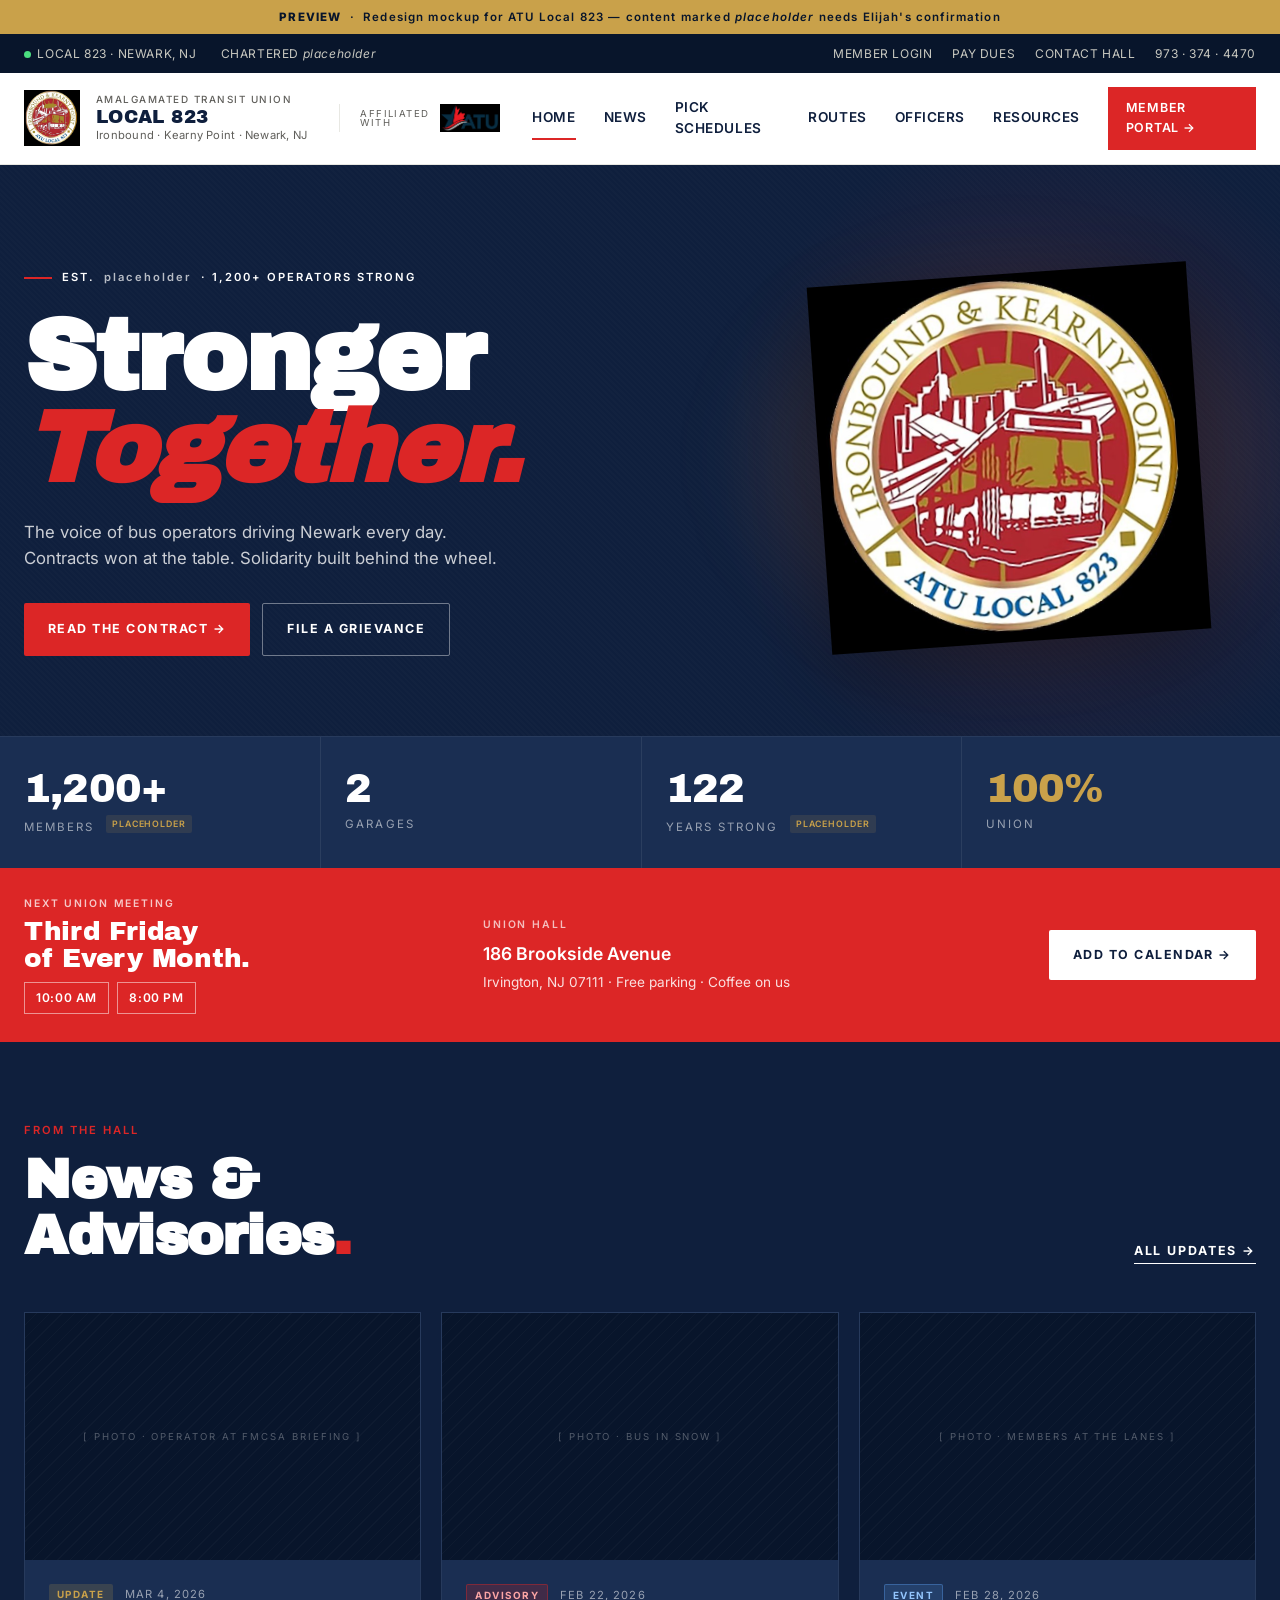
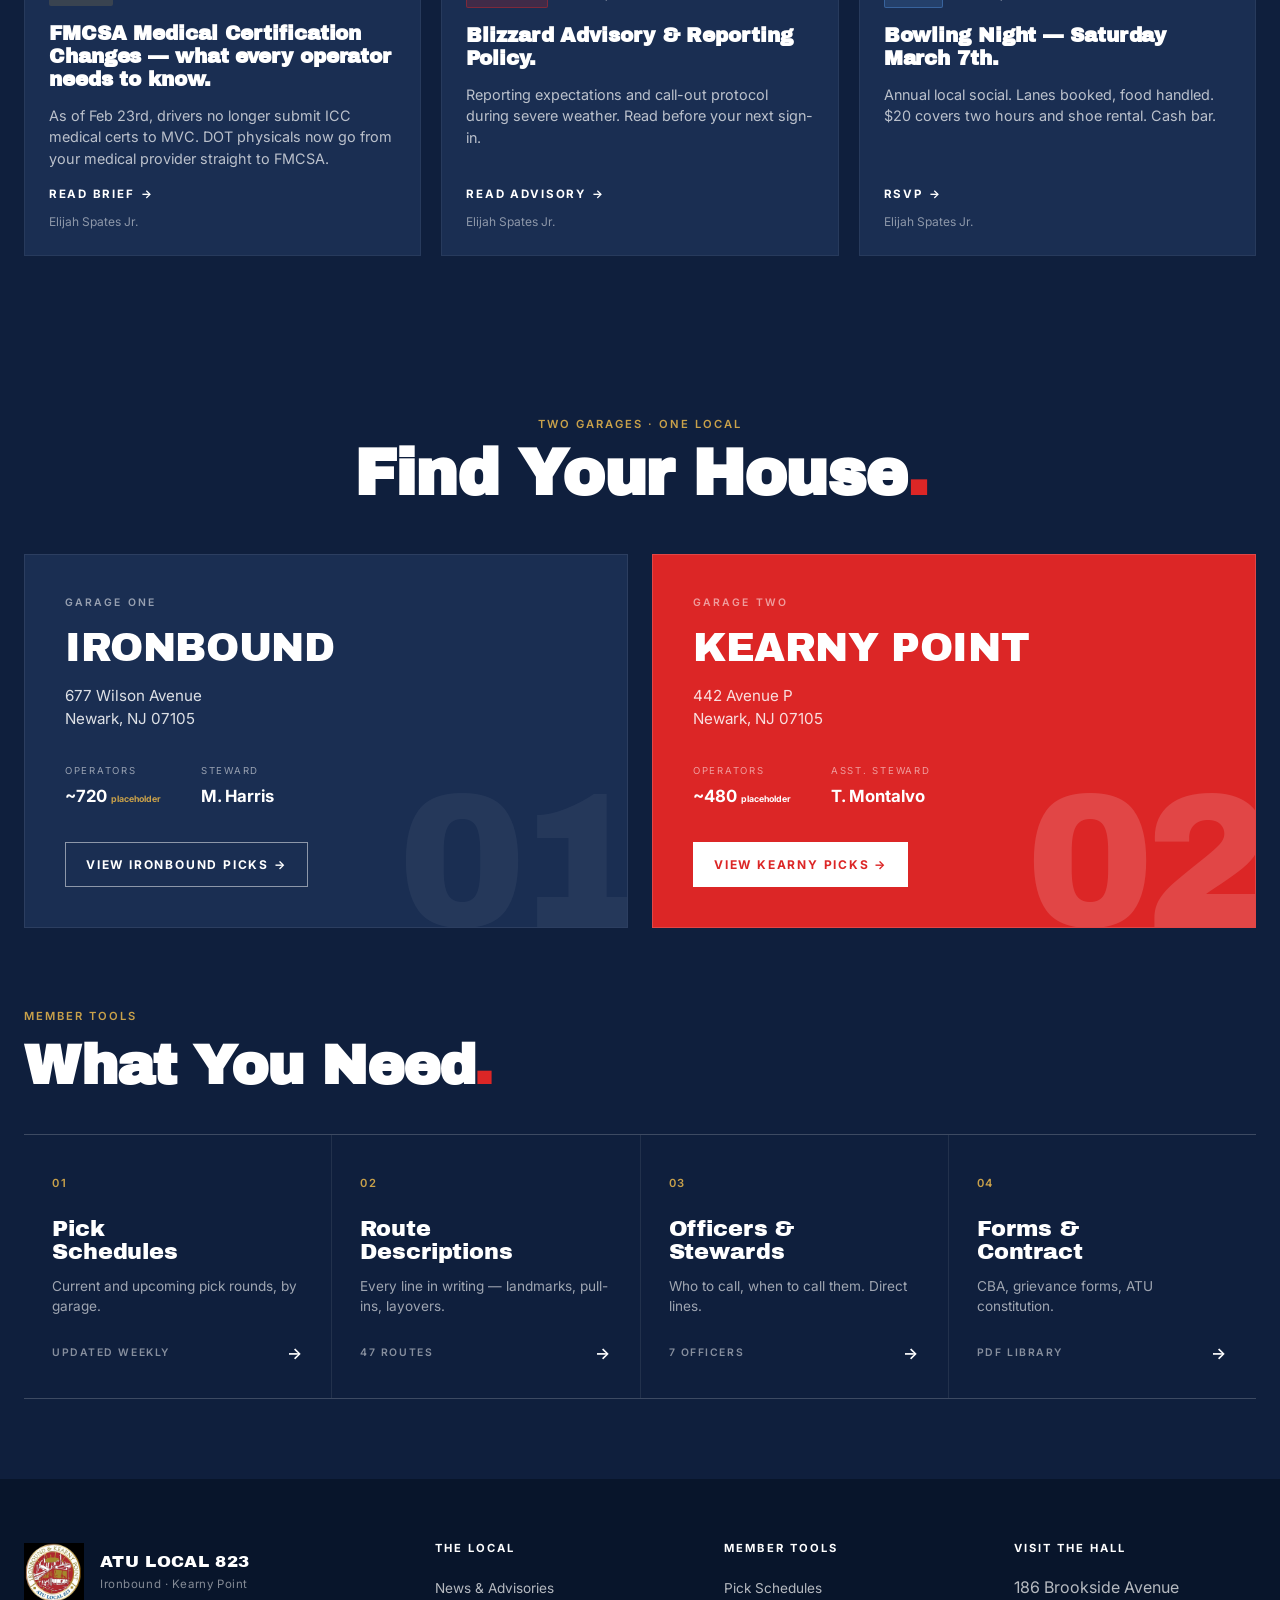
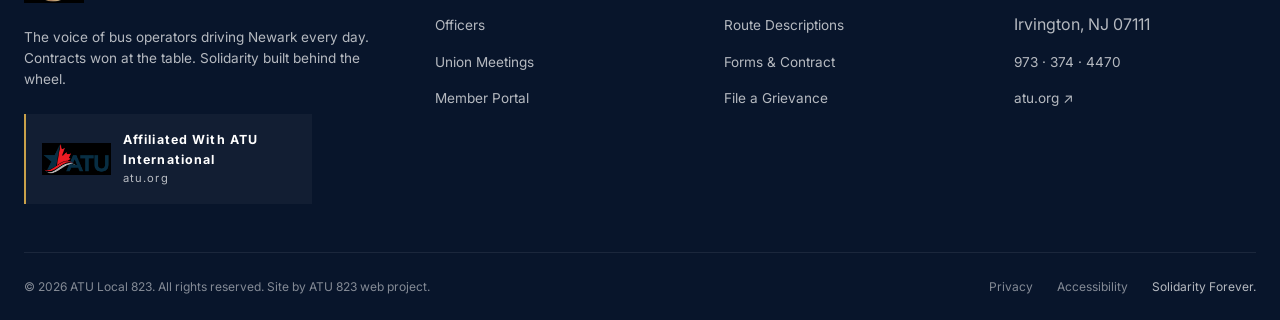
==== index.html @ fbbdfd39 "Initial commit — ATU Local 823 redesign preview Static HTML preview of the redesigned ATU Local 823 " ====
<!DOCTYPE html>
<html lang="en">
<head>
  <meta charset="UTF-8">
  <meta name="viewport" content="width=device-width, initial-scale=1.0">
  <title>ATU Local 823 — Stronger Together</title>
  <meta name="description" content="The official home of Amalgamated Transit Union Local 823 — representing bus operators of the Ironbound and Kearny Point garages in Newark, NJ.">
  <link rel="preconnect" href="https://fonts.googleapis.com">
  <link rel="preconnect" href="https://fonts.gstatic.com" crossorigin>
  <link href="https://fonts.googleapis.com/css2?family=Archivo+Black&family=Archivo:ital,wght@0,400;0,500;0,600;0,700;0,800;0,900;1,800;1,900&family=Inter:wght@400;500;600;700&display=swap" rel="stylesheet">
  <link rel="stylesheet" href="assets/style.css">
  <link rel="icon" type="image/png" href="assets/crest.png">
</head>
<body>

<!-- DEMO BANNER -->
<div class="demo-banner">
  <strong>PREVIEW</strong> &nbsp;·&nbsp; Redesign mockup for ATU Local 823 — content marked <em>placeholder</em> needs Elijah's confirmation
</div>

<!-- UTILITY BAR -->
<div class="utility-bar">
  <div class="container">
    <div class="utility-left">
      <span><span class="dot"></span>LOCAL 823 · NEWARK, NJ</span>
      <span>CHARTERED <em>placeholder</em></span>
    </div>
    <div class="utility-right">
      <a href="#">MEMBER LOGIN</a>
      <a href="#">PAY DUES</a>
      <a href="officers.html">CONTACT HALL</a>
      <span>973 · 374 · 4470</span>
    </div>
  </div>
</div>

<!-- MAIN NAV -->
<nav class="main-nav">
  <div class="container">
    <a href="index.html" class="brand-block">
      <img src="assets/crest.png" alt="ATU Local 823 crest" class="brand-crest">
      <div class="brand-text">
        <div class="brand-eyebrow">Amalgamated Transit Union</div>
        <div class="brand-name">LOCAL 823</div>
        <div class="brand-tagline">Ironbound · Kearny Point · Newark, NJ</div>
      </div>
    </a>
    <div class="affiliated-block">
      <span class="affiliated-label">Affiliated<br>With</span>
      <img src="assets/atu-logo.png" alt="ATU International">
    </div>
    <button class="menu-toggle" aria-label="Toggle menu" onclick="toggleMenu()">
      <div class="menu-icon" id="menuIcon">
        <span></span><span></span><span></span>
      </div>
    </button>
    <div class="nav-links" id="navLinks">
      <a href="index.html" class="active">Home</a>
      <a href="news.html">News</a>
      <a href="pick-schedules.html">Pick Schedules</a>
      <a href="routes.html">Routes</a>
      <a href="officers.html">Officers</a>
      <a href="resources.html">Resources</a>
      <a href="#" class="nav-cta">Member Portal →</a>
    </div>
  </div>
</nav>

<!-- HERO -->
<section class="hero">
  <div class="container">
    <div class="hero-content">
      <div class="hero-badge">EST. <em style="font-style: normal; opacity: 0.7;">placeholder</em> · 1,200+ OPERATORS STRONG</div>
      <h1 class="hero-headline">
        Stronger
        <span class="red">Together.</span>
      </h1>
      <p class="hero-sub">
        The voice of bus operators driving Newark every day.<br>
        Contracts won at the table. Solidarity built behind the wheel.
      </p>
      <div class="hero-actions">
        <a href="resources.html" class="btn btn-red">Read the Contract →</a>
        <a href="officers.html" class="btn btn-outline">File a Grievance</a>
      </div>
    </div>
    <div class="hero-crest">
      <img src="assets/crest.png" alt="Local 823 Crest">
    </div>
  </div>
</section>

<!-- STATS -->
<section class="stats">
  <div class="container">
    <div class="stat">
      <div class="stat-num">1,200+</div>
      <div class="stat-label">Members <span class="stat-tag">placeholder</span></div>
    </div>
    <div class="stat">
      <div class="stat-num">2</div>
      <div class="stat-label">Garages</div>
    </div>
    <div class="stat">
      <div class="stat-num">122</div>
      <div class="stat-label">Years Strong <span class="stat-tag">placeholder</span></div>
    </div>
    <div class="stat">
      <div class="stat-num gold">100%</div>
      <div class="stat-label">Union</div>
    </div>
  </div>
</section>

<!-- MEETING BANNER -->
<section class="meeting-banner">
  <div class="container">
    <div>
      <div class="meeting-label">Next Union Meeting</div>
      <div class="meeting-headline">Third Friday<br>of Every Month.</div>
      <div class="meeting-times">
        <span>10:00 AM</span>
        <span>8:00 PM</span>
      </div>
    </div>
    <div>
      <div class="meeting-detail-label">Union Hall</div>
      <div class="meeting-detail-value">186 Brookside Avenue</div>
      <div class="meeting-detail-sub">Irvington, NJ 07111 · Free parking · Coffee on us</div>
    </div>
    <a href="#" class="btn btn-white">Add to Calendar →</a>
  </div>
</section>

<!-- NEWS -->
<section class="section dark">
  <div class="container">
    <div class="section-header">
      <div>
        <div class="eyebrow">From the Hall</div>
        <h2 class="section-title">News &amp;<br>Advisories<span class="accent">.</span></h2>
      </div>
      <a href="news.html" class="section-link">All Updates →</a>
    </div>

    <div class="news-grid">

      <a href="news-fmcsa.html" class="news-card">
        <div class="news-card-img">
          <span class="news-card-placeholder">[ Photo · Operator at FMCSA Briefing ]</span>
        </div>
        <div class="news-card-body">
          <div class="news-card-meta">
            <span class="news-tag update">Update</span>
            <span class="news-card-date">Mar 4, 2026</span>
          </div>
          <h3 class="news-card-title">FMCSA Medical Certification Changes — what every operator needs to know.</h3>
          <p class="news-card-excerpt">As of Feb 23rd, drivers no longer submit ICC medical certs to MVC. DOT physicals now go from your medical provider straight to FMCSA.</p>
          <span class="news-card-link">Read brief</span>
          <div class="news-card-author">Elijah Spates Jr.</div>
        </div>
      </a>

      <a href="news-blizzard.html" class="news-card">
        <div class="news-card-img">
          <span class="news-card-placeholder">[ Photo · Bus in Snow ]</span>
        </div>
        <div class="news-card-body">
          <div class="news-card-meta">
            <span class="news-tag advisory">Advisory</span>
            <span class="news-card-date">Feb 22, 2026</span>
          </div>
          <h3 class="news-card-title">Blizzard Advisory &amp; Reporting Policy.</h3>
          <p class="news-card-excerpt">Reporting expectations and call-out protocol during severe weather. Read before your next sign-in.</p>
          <span class="news-card-link">Read advisory</span>
          <div class="news-card-author">Elijah Spates Jr.</div>
        </div>
      </a>

      <a href="news-bowling.html" class="news-card">
        <div class="news-card-img">
          <span class="news-card-placeholder">[ Photo · Members at the Lanes ]</span>
        </div>
        <div class="news-card-body">
          <div class="news-card-meta">
            <span class="news-tag event">Event</span>
            <span class="news-card-date">Feb 28, 2026</span>
          </div>
          <h3 class="news-card-title">Bowling Night — Saturday March 7th.</h3>
          <p class="news-card-excerpt">Annual local social. Lanes booked, food handled. $20 covers two hours and shoe rental. Cash bar.</p>
          <span class="news-card-link">RSVP</span>
          <div class="news-card-author">Elijah Spates Jr.</div>
        </div>
      </a>

    </div>
  </div>
</section>

<!-- GARAGES -->
<section class="garages">
  <div class="container">
    <div class="garages-header">
      <span class="eyebrow gold">Two Garages · One Local</span>
      <h2>Find Your House<span style="color: var(--red);">.</span></h2>
    </div>
    <div class="garage-grid">

      <a href="pick-schedules.html#ironbound" class="garage-card ib">
        <div class="garage-card-num">01</div>
        <div class="garage-eyebrow">Garage One</div>
        <div class="garage-name">IRONBOUND</div>
        <div class="garage-address">
          677 Wilson Avenue<br>
          Newark, NJ 07105
        </div>
        <div class="garage-stats">
          <div>
            <div class="garage-stat-label">Operators</div>
            <div class="garage-stat-value">~720 <span style="font-size: 0.55rem; color: var(--gold);">placeholder</span></div>
          </div>
          <div>
            <div class="garage-stat-label">Steward</div>
            <div class="garage-stat-value">M. Harris</div>
          </div>
        </div>
        <span class="garage-cta">View Ironbound Picks →</span>
      </a>

      <a href="pick-schedules.html#kearny" class="garage-card kp">
        <div class="garage-card-num">02</div>
        <div class="garage-eyebrow">Garage Two</div>
        <div class="garage-name">KEARNY POINT</div>
        <div class="garage-address">
          442 Avenue P<br>
          Newark, NJ 07105
        </div>
        <div class="garage-stats">
          <div>
            <div class="garage-stat-label">Operators</div>
            <div class="garage-stat-value">~480 <span style="font-size: 0.55rem;">placeholder</span></div>
          </div>
          <div>
            <div class="garage-stat-label">Asst. Steward</div>
            <div class="garage-stat-value">T. Montalvo</div>
          </div>
        </div>
        <span class="garage-cta">View Kearny Picks →</span>
      </a>

    </div>
  </div>
</section>

<!-- MEMBER TOOLS -->
<section class="tools-section">
  <div class="container">
    <div class="section-header" style="margin-bottom: 2.5rem;">
      <div>
        <div class="eyebrow gold">Member Tools</div>
        <h2 class="section-title">What You Need<span class="accent">.</span></h2>
      </div>
    </div>
  </div>
  <div class="container">
    <div class="tools-grid">

      <a href="pick-schedules.html" class="tool-card">
        <div class="tool-num">01</div>
        <div class="tool-title">Pick<br>Schedules</div>
        <div class="tool-desc">Current and upcoming pick rounds, by garage.</div>
        <div class="tool-meta">
          <span>Updated Weekly</span>
          <span class="arrow">→</span>
        </div>
      </a>

      <a href="routes.html" class="tool-card">
        <div class="tool-num">02</div>
        <div class="tool-title">Route<br>Descriptions</div>
        <div class="tool-desc">Every line in writing — landmarks, pull-ins, layovers.</div>
        <div class="tool-meta">
          <span>47 Routes</span>
          <span class="arrow">→</span>
        </div>
      </a>

      <a href="officers.html" class="tool-card">
        <div class="tool-num">03</div>
        <div class="tool-title">Officers &amp;<br>Stewards</div>
        <div class="tool-desc">Who to call, when to call them. Direct lines.</div>
        <div class="tool-meta">
          <span>7 Officers</span>
          <span class="arrow">→</span>
        </div>
      </a>

      <a href="resources.html" class="tool-card">
        <div class="tool-num">04</div>
        <div class="tool-title">Forms &amp;<br>Contract</div>
        <div class="tool-desc">CBA, grievance forms, ATU constitution.</div>
        <div class="tool-meta">
          <span>PDF Library</span>
          <span class="arrow">→</span>
        </div>
      </a>

    </div>
  </div>
</section>

<!-- FOOTER -->
<footer class="footer">
  <div class="container">
    <div class="footer-top">
      <div>
        <div class="footer-brand-row">
          <img src="assets/crest.png" alt="Local 823 Crest" class="crest">
          <div>
            <div class="footer-brand-text">ATU LOCAL 823</div>
            <div class="footer-brand-sub">Ironbound · Kearny Point</div>
          </div>
        </div>
        <p class="footer-tagline">
          The voice of bus operators driving Newark every day. Contracts won at the table. Solidarity built behind the wheel.
        </p>
        <div class="footer-affiliated">
          <img src="assets/atu-logo.png" alt="ATU International">
          <div class="footer-affiliated-text">
            <strong>Affiliated With ATU International</strong>
            atu.org
          </div>
        </div>
      </div>
      <div class="footer-col">
        <h4>The Local</h4>
        <ul>
          <li><a href="news.html">News &amp; Advisories</a></li>
          <li><a href="officers.html">Officers</a></li>
          <li><a href="#">Union Meetings</a></li>
          <li><a href="#">Member Portal</a></li>
        </ul>
      </div>
      <div class="footer-col">
        <h4>Member Tools</h4>
        <ul>
          <li><a href="pick-schedules.html">Pick Schedules</a></li>
          <li><a href="routes.html">Route Descriptions</a></li>
          <li><a href="resources.html">Forms &amp; Contract</a></li>
          <li><a href="#">File a Grievance</a></li>
        </ul>
      </div>
      <div class="footer-col">
        <h4>Visit the Hall</h4>
        <ul>
          <li>186 Brookside Avenue</li>
          <li>Irvington, NJ 07111</li>
          <li><a href="tel:9733744470">973 · 374 · 4470</a></li>
          <li><a href="https://www.atu.org" target="_blank">atu.org ↗</a></li>
        </ul>
      </div>
    </div>
    <div class="footer-bottom">
      <p>© 2026 ATU Local 823. All rights reserved. Site by ATU 823 web project.</p>
      <div class="footer-bottom-right">
        <a href="#">Privacy</a>
        <a href="#">Accessibility</a>
        <span>Solidarity Forever.</span>
      </div>
    </div>
  </div>
</footer>

<script>
function toggleMenu() {
  const links = document.getElementById('navLinks');
  const icon = document.getElementById('menuIcon');
  links.classList.toggle('open');
  icon.classList.toggle('open');
}
</script>

</body>
</html>
---- assets/style.css ----
/* =================================================================
   ATU LOCAL 823 — STYLESHEET
   Bold & Union-Proud direction
   ================================================================= */

/* ---------- DESIGN TOKENS ---------- */
:root {
  --navy: #0F1F3D;
  --navy-2: #1A2E52;
  --navy-3: #08152B;
  --red: #DC2626;
  --red-dark: #B01818;
  --gold: #C9A14A;
  --cream: #F5F1E8;
  --grey-50: #F7F7F5;
  --grey-100: #E8E8E3;
  --grey-300: #C8C8C0;
  --grey-500: #5F5E5A;
  --grey-700: #2C2C2A;
  --white: #FFFFFF;

  --max-w: 1280px;
  --gutter: 1.5rem;

  --font-display: 'Archivo Black', 'Arial Black', sans-serif;
  --font-sans: 'Inter', -apple-system, BlinkMacSystemFont, 'Helvetica Neue', sans-serif;
  --font-italic: 'Archivo', sans-serif;
}

/* ---------- RESET ---------- */
*, *::before, *::after { box-sizing: border-box; margin: 0; padding: 0; }
html { scroll-behavior: smooth; -webkit-text-size-adjust: 100%; }
body {
  font-family: var(--font-sans);
  font-size: 16px;
  line-height: 1.6;
  color: var(--grey-700);
  background: var(--white);
  -webkit-font-smoothing: antialiased;
  -moz-osx-font-smoothing: grayscale;
}
img { max-width: 100%; height: auto; display: block; }
a { color: inherit; text-decoration: none; }
button { font-family: inherit; cursor: pointer; border: none; background: none; }
ul { list-style: none; }
h1, h2, h3, h4, h5, h6 { line-height: 1.05; }

/* ---------- LAYOUT HELPERS ---------- */
.container {
  max-width: var(--max-w);
  margin: 0 auto;
  padding-left: var(--gutter);
  padding-right: var(--gutter);
}

.eyebrow {
  font-family: var(--font-sans);
  font-size: 0.7rem;
  font-weight: 600;
  letter-spacing: 0.18em;
  text-transform: uppercase;
  color: var(--red);
  margin-bottom: 0.75rem;
}
.eyebrow.gold { color: var(--gold); }
.eyebrow.white { color: var(--white); }

/* ---------- TOP UTILITY BAR ---------- */
.utility-bar {
  background: var(--navy-3);
  color: var(--grey-300);
  font-size: 0.75rem;
  letter-spacing: 0.05em;
}
.utility-bar .container {
  display: flex;
  justify-content: space-between;
  align-items: center;
  padding-top: 0.6rem;
  padding-bottom: 0.6rem;
  flex-wrap: wrap;
  gap: 0.5rem;
}
.utility-left { display: flex; gap: 1.5rem; align-items: center; flex-wrap: wrap; }
.utility-left .dot {
  display: inline-block;
  width: 7px; height: 7px;
  background: #4ade80;
  border-radius: 50%;
  margin-right: 0.4rem;
  vertical-align: middle;
}
.utility-right { display: flex; gap: 1.25rem; align-items: center; flex-wrap: wrap; }
.utility-right a { transition: color 0.15s; }
.utility-right a:hover { color: var(--white); }

/* ---------- MAIN NAV ---------- */
.main-nav {
  background: var(--white);
  border-bottom: 1px solid var(--grey-100);
  position: sticky;
  top: 0;
  z-index: 100;
}
.main-nav .container {
  display: flex;
  align-items: center;
  justify-content: space-between;
  padding-top: 0.9rem;
  padding-bottom: 0.9rem;
  gap: 2rem;
}
.brand-block {
  display: flex;
  align-items: center;
  gap: 1rem;
  flex-shrink: 0;
}
.brand-crest {
  width: 56px;
  height: 56px;
  flex-shrink: 0;
}
.brand-text { line-height: 1.2; }
.brand-eyebrow {
  font-size: 0.62rem;
  letter-spacing: 0.15em;
  color: var(--grey-500);
  font-weight: 500;
  text-transform: uppercase;
}
.brand-name {
  font-family: var(--font-display);
  font-size: 1.15rem;
  color: var(--navy);
  letter-spacing: 0.02em;
  line-height: 1;
  margin: 2px 0;
}
.brand-tagline {
  font-size: 0.7rem;
  color: var(--grey-500);
  letter-spacing: 0.02em;
}

.affiliated-block {
  display: flex;
  align-items: center;
  gap: 0.65rem;
  padding-left: 1.25rem;
  border-left: 1px solid var(--grey-100);
  flex-shrink: 0;
}
.affiliated-label {
  font-size: 0.6rem;
  letter-spacing: 0.15em;
  color: var(--grey-500);
  text-transform: uppercase;
  line-height: 1;
}
.affiliated-block img { height: 28px; width: auto; }

.nav-links {
  display: flex;
  gap: 1.75rem;
  margin-left: auto;
  align-items: center;
}
.nav-links a {
  font-size: 0.85rem;
  font-weight: 600;
  letter-spacing: 0.04em;
  color: var(--navy);
  text-transform: uppercase;
  position: relative;
  padding: 0.25rem 0;
  transition: color 0.15s;
}
.nav-links a:hover { color: var(--red); }
.nav-links a.active {
  color: var(--navy);
}
.nav-links a.active::after {
  content: '';
  position: absolute;
  bottom: -0.4rem;
  left: 0;
  right: 0;
  height: 2px;
  background: var(--red);
}
.nav-cta {
  background: var(--red);
  color: var(--white) !important;
  padding: 0.7rem 1.1rem !important;
  font-size: 0.78rem !important;
  letter-spacing: 0.06em !important;
  transition: background 0.15s;
}
.nav-cta::after { display: none !important; }
.nav-cta:hover { background: var(--red-dark); color: var(--white) !important; }

/* mobile menu toggle */
.menu-toggle { display: none; }
.menu-icon {
  width: 28px;
  height: 22px;
  position: relative;
  cursor: pointer;
}
.menu-icon span {
  position: absolute;
  left: 0; right: 0;
  height: 2.5px;
  background: var(--navy);
  transition: all 0.25s;
}
.menu-icon span:nth-child(1) { top: 0; }
.menu-icon span:nth-child(2) { top: 50%; transform: translateY(-50%); }
.menu-icon span:nth-child(3) { bottom: 0; }
.menu-icon.open span:nth-child(1) { transform: translateY(10px) rotate(45deg); }
.menu-icon.open span:nth-child(2) { opacity: 0; }
.menu-icon.open span:nth-child(3) { transform: translateY(-10px) rotate(-45deg); }

/* ---------- HERO ---------- */
.hero {
  background: var(--navy);
  color: var(--white);
  padding: 6rem 0 5rem;
  position: relative;
  overflow: hidden;
}
.hero::before {
  content: '';
  position: absolute;
  inset: 0;
  background-image:
    repeating-linear-gradient(45deg, transparent, transparent 2px, rgba(255,255,255,0.012) 2px, rgba(255,255,255,0.012) 4px);
  pointer-events: none;
}
.hero::after {
  content: '';
  position: absolute;
  right: -12%;
  top: -8%;
  width: 60%;
  height: 120%;
  background: radial-gradient(circle, rgba(220, 38, 38, 0.18) 0%, transparent 65%);
  pointer-events: none;
}
.hero .container {
  position: relative;
  display: grid;
  grid-template-columns: 1.4fr 1fr;
  gap: 3rem;
  align-items: center;
}
.hero-badge {
  display: inline-flex;
  align-items: center;
  gap: 0.6rem;
  font-size: 0.7rem;
  letter-spacing: 0.18em;
  font-weight: 600;
  color: var(--white);
  margin-bottom: 1.5rem;
}
.hero-badge::before {
  content: '';
  width: 28px;
  height: 1.5px;
  background: var(--red);
}
.hero-headline {
  font-family: var(--font-display);
  font-size: clamp(3.5rem, 8vw, 6.25rem);
  letter-spacing: -0.02em;
  line-height: 0.92;
  margin-bottom: 1.5rem;
}
.hero-headline .red {
  color: var(--red);
  font-style: italic;
  font-family: var(--font-display);
  display: block;
}
.hero-sub {
  font-size: 1.05rem;
  line-height: 1.55;
  color: rgba(255,255,255,0.78);
  max-width: 32rem;
  margin-bottom: 2rem;
}
.hero-actions { display: flex; gap: 0.75rem; flex-wrap: wrap; }
.btn {
  display: inline-flex;
  align-items: center;
  gap: 0.5rem;
  padding: 0.95rem 1.5rem;
  font-size: 0.78rem;
  font-weight: 700;
  letter-spacing: 0.12em;
  text-transform: uppercase;
  border-radius: 2px;
  transition: all 0.15s;
  cursor: pointer;
}
.btn-red { background: var(--red); color: var(--white); }
.btn-red:hover { background: var(--red-dark); }
.btn-outline { background: transparent; color: var(--white); border: 1.5px solid rgba(255,255,255,0.4); }
.btn-outline:hover { background: var(--white); color: var(--navy); }
.btn-navy { background: var(--navy); color: var(--white); }
.btn-navy:hover { background: var(--navy-2); }
.btn-white { background: var(--white); color: var(--navy); }
.btn-white:hover { background: var(--cream); }

.hero-crest {
  position: relative;
  display: flex;
  justify-content: center;
  align-items: center;
}
.hero-crest::before {
  content: '';
  position: absolute;
  width: 105%;
  height: 105%;
  border-radius: 50%;
  background: rgba(201, 161, 74, 0.08);
  filter: blur(40px);
}
.hero-crest img {
  width: 100%;
  max-width: 380px;
  height: auto;
  position: relative;
  z-index: 1;
  transform: rotate(-4deg);
  filter: drop-shadow(0 20px 40px rgba(0,0,0,0.35));
}

/* ---------- STATS STRIP ---------- */
.stats {
  background: var(--navy-2);
  color: var(--white);
  border-top: 1px solid rgba(255,255,255,0.06);
}
.stats .container {
  display: grid;
  grid-template-columns: repeat(4, 1fr);
  gap: 1px;
  padding: 0;
}
.stats .container > * + * {
  border-left: 1px solid rgba(255,255,255,0.08);
}
.stat {
  padding: 2rem var(--gutter);
}
.stat-num {
  font-family: var(--font-display);
  font-size: 2.5rem;
  letter-spacing: -0.02em;
  line-height: 1;
  margin-bottom: 0.4rem;
}
.stat-num.gold { color: var(--gold); }
.stat-label {
  font-size: 0.72rem;
  letter-spacing: 0.18em;
  color: rgba(255,255,255,0.55);
  text-transform: uppercase;
}
.stat-tag {
  display: inline-block;
  font-size: 0.55rem;
  letter-spacing: 0.1em;
  color: var(--gold);
  background: rgba(201, 161, 74, 0.12);
  padding: 2px 6px;
  border-radius: 2px;
  margin-left: 0.4rem;
  vertical-align: 4px;
  text-transform: uppercase;
  font-weight: 600;
}

/* ---------- MEETING BANNER ---------- */
.meeting-banner {
  background: var(--red);
  color: var(--white);
}
.meeting-banner .container {
  display: grid;
  grid-template-columns: 1.2fr 1.5fr auto;
  align-items: center;
  gap: 2rem;
  padding-top: 1.75rem;
  padding-bottom: 1.75rem;
}
.meeting-label {
  font-size: 0.65rem;
  letter-spacing: 0.18em;
  font-weight: 600;
  color: rgba(255,255,255,0.75);
  text-transform: uppercase;
  margin-bottom: 0.4rem;
}
.meeting-headline {
  font-family: var(--font-display);
  font-size: 1.65rem;
  line-height: 1;
  letter-spacing: -0.01em;
  margin-bottom: 0.6rem;
}
.meeting-times {
  display: flex;
  gap: 0.5rem;
}
.meeting-times span {
  display: inline-block;
  border: 1px solid rgba(255,255,255,0.5);
  padding: 0.35rem 0.7rem;
  font-size: 0.75rem;
  font-weight: 600;
  letter-spacing: 0.05em;
}
.meeting-detail-label {
  font-size: 0.65rem;
  letter-spacing: 0.18em;
  font-weight: 600;
  color: rgba(255,255,255,0.7);
  text-transform: uppercase;
  margin-bottom: 0.4rem;
}
.meeting-detail-value {
  font-size: 1.1rem;
  font-weight: 600;
  margin-bottom: 0.2rem;
}
.meeting-detail-sub {
  font-size: 0.85rem;
  color: rgba(255,255,255,0.85);
}

/* ---------- SECTIONS ---------- */
.section {
  padding: 5rem 0;
  background: var(--navy);
  color: var(--white);
}
.section.dark { background: var(--navy); color: var(--white); }
.section.light { background: var(--cream); color: var(--grey-700); }
.section.white { background: var(--white); color: var(--grey-700); }

.section-header {
  display: flex;
  justify-content: space-between;
  align-items: flex-end;
  margin-bottom: 3rem;
  flex-wrap: wrap;
  gap: 1rem;
}
.section-title {
  font-family: var(--font-display);
  font-size: clamp(2.25rem, 4.5vw, 3.5rem);
  letter-spacing: -0.02em;
  line-height: 1;
}
.section-title .accent { color: var(--red); }
.section-link {
  font-size: 0.78rem;
  font-weight: 700;
  letter-spacing: 0.15em;
  text-transform: uppercase;
  border-bottom: 1.5px solid currentColor;
  padding-bottom: 2px;
  transition: color 0.15s;
}
.section.dark .section-link { color: var(--white); }
.section.dark .section-link:hover { color: var(--red); border-color: var(--red); }
.section.light .section-link, .section.white .section-link { color: var(--navy); }
.section.light .section-link:hover, .section.white .section-link:hover { color: var(--red); border-color: var(--red); }

/* ---------- NEWS CARDS ---------- */
.news-grid {
  display: grid;
  grid-template-columns: repeat(3, 1fr);
  gap: 1.25rem;
}
.news-card {
  background: var(--navy-2);
  border: 1px solid rgba(255,255,255,0.06);
  display: flex;
  flex-direction: column;
  transition: transform 0.2s, border-color 0.2s;
  cursor: pointer;
  position: relative;
  overflow: hidden;
  color: inherit;
}
.news-card:hover {
  transform: translateY(-3px);
  border-color: rgba(220, 38, 38, 0.5);
}
.news-card-img {
  aspect-ratio: 16 / 10;
  background: var(--navy-3);
  position: relative;
  overflow: hidden;
  display: flex;
  align-items: center;
  justify-content: center;
}
.news-card-img::before {
  content: '';
  position: absolute;
  inset: 0;
  background-image: repeating-linear-gradient(135deg, transparent, transparent 8px, rgba(255,255,255,0.025) 8px, rgba(255,255,255,0.025) 9px);
}
.news-card-placeholder {
  position: relative;
  font-size: 0.6rem;
  letter-spacing: 0.2em;
  color: rgba(255,255,255,0.3);
  text-transform: uppercase;
}
.news-card-body { padding: 1.5rem; flex-grow: 1; display: flex; flex-direction: column; }
.news-card-meta {
  display: flex;
  gap: 0.75rem;
  align-items: center;
  margin-bottom: 1rem;
}
.news-tag {
  display: inline-block;
  font-size: 0.62rem;
  font-weight: 700;
  letter-spacing: 0.15em;
  padding: 3px 8px;
  text-transform: uppercase;
  border-radius: 2px;
}
.news-tag.update { background: rgba(201, 161, 74, 0.18); color: var(--gold); }
.news-tag.advisory { background: rgba(220, 38, 38, 0.2); color: #FCA5A5; border: 1px solid rgba(220, 38, 38, 0.4); }
.news-tag.event { background: rgba(96, 165, 250, 0.15); color: #93C5FD; border: 1px solid rgba(96, 165, 250, 0.35); }
.news-tag.health { background: rgba(74, 222, 128, 0.15); color: #86EFAC; border: 1px solid rgba(74, 222, 128, 0.35); }
.news-card-date {
  font-size: 0.7rem;
  letter-spacing: 0.1em;
  color: rgba(255,255,255,0.55);
  text-transform: uppercase;
}
.news-card-title {
  font-family: var(--font-display);
  font-size: 1.25rem;
  line-height: 1.15;
  letter-spacing: -0.005em;
  color: var(--white);
  margin-bottom: 0.85rem;
}
.news-card-excerpt {
  font-size: 0.9rem;
  line-height: 1.5;
  color: rgba(255,255,255,0.7);
  margin-bottom: 1rem;
}
.news-card-link {
  font-size: 0.72rem;
  font-weight: 700;
  letter-spacing: 0.15em;
  text-transform: uppercase;
  color: var(--white);
  margin-top: auto;
  display: inline-flex;
  align-items: center;
  gap: 0.4rem;
}
.news-card-link::after { content: '→'; transition: transform 0.15s; }
.news-card:hover .news-card-link::after { transform: translateX(4px); }
.news-card-author {
  font-size: 0.75rem;
  color: rgba(255,255,255,0.5);
  margin-top: 0.5rem;
}

/* ---------- GARAGES (FIND YOUR HOUSE) ---------- */
.garages {
  background: var(--navy);
  color: var(--white);
  padding: 5rem 0;
}
.garages-header {
  text-align: center;
  margin-bottom: 3rem;
}
.garages-header .eyebrow {
  display: block;
  margin-bottom: 0.5rem;
}
.garages-header h2 {
  font-family: var(--font-display);
  font-size: clamp(2.5rem, 5vw, 4rem);
  letter-spacing: -0.02em;
  line-height: 1;
}
.garage-grid {
  display: grid;
  grid-template-columns: 1fr 1fr;
  gap: 1.5rem;
}
.garage-card {
  background: var(--navy-2);
  padding: 2.5rem;
  position: relative;
  overflow: hidden;
  border: 1px solid rgba(255,255,255,0.08);
  transition: transform 0.2s, border-color 0.2s;
  display: block;
  color: inherit;
}
.garage-card.kp {
  background: var(--red);
  border-color: rgba(255,255,255,0.15);
}
.garage-card:hover {
  transform: translateY(-3px);
}
.garage-card.ib:hover { border-color: var(--gold); }
.garage-card-num {
  position: absolute;
  right: -0.5rem;
  bottom: -2rem;
  font-family: var(--font-display);
  font-size: 12rem;
  letter-spacing: -0.05em;
  line-height: 1;
  color: rgba(255,255,255,0.05);
  pointer-events: none;
}
.garage-card.kp .garage-card-num { color: rgba(255,255,255,0.15); }
.garage-eyebrow {
  font-size: 0.65rem;
  letter-spacing: 0.2em;
  font-weight: 600;
  color: rgba(255,255,255,0.55);
  text-transform: uppercase;
  margin-bottom: 1rem;
}
.garage-name {
  font-family: var(--font-display);
  font-size: 2.5rem;
  letter-spacing: -0.01em;
  line-height: 1;
  margin-bottom: 1rem;
  color: var(--white);
}
.garage-address {
  font-size: 0.95rem;
  line-height: 1.55;
  color: rgba(255,255,255,0.85);
  margin-bottom: 2rem;
}
.garage-stats {
  display: flex;
  gap: 2.5rem;
  margin-bottom: 2rem;
  position: relative;
  z-index: 1;
}
.garage-stat-label {
  font-size: 0.6rem;
  letter-spacing: 0.18em;
  color: rgba(255,255,255,0.55);
  text-transform: uppercase;
  margin-bottom: 0.3rem;
}
.garage-stat-value {
  font-size: 1.05rem;
  font-weight: 700;
  color: var(--white);
}
.garage-cta {
  display: inline-flex;
  align-items: center;
  gap: 0.5rem;
  font-size: 0.75rem;
  font-weight: 700;
  letter-spacing: 0.15em;
  text-transform: uppercase;
  padding: 0.75rem 1.25rem;
  border: 1.5px solid rgba(255,255,255,0.5);
  position: relative;
  z-index: 1;
  transition: all 0.15s;
}
.garage-card.kp .garage-cta { background: var(--white); color: var(--red); border-color: var(--white); }
.garage-card.ib .garage-cta:hover { background: var(--white); color: var(--navy); }
.garage-card.kp .garage-cta:hover { background: var(--navy); color: var(--white); border-color: var(--navy); }

/* ---------- MEMBER TOOLS ---------- */
.tools-section {
  background: var(--navy);
  color: var(--white);
  padding-bottom: 5rem;
}
.tools-grid {
  display: grid;
  grid-template-columns: repeat(4, 1fr);
  gap: 1px;
  background: rgba(255,255,255,0.08);
  border-top: 1px solid rgba(255,255,255,0.12);
  border-bottom: 1px solid rgba(255,255,255,0.12);
}
.tool-card {
  background: var(--navy);
  padding: 2.5rem 1.75rem 2rem;
  display: flex;
  flex-direction: column;
  text-decoration: none;
  color: inherit;
  transition: background 0.2s;
  position: relative;
}
.tool-card:hover { background: var(--navy-2); }
.tool-num {
  font-size: 0.7rem;
  letter-spacing: 0.15em;
  color: var(--gold);
  font-weight: 600;
  margin-bottom: 1.5rem;
}
.tool-title {
  font-family: var(--font-display);
  font-size: 1.4rem;
  line-height: 1.05;
  letter-spacing: -0.005em;
  margin-bottom: 0.75rem;
  color: var(--white);
}
.tool-desc {
  font-size: 0.85rem;
  line-height: 1.5;
  color: rgba(255,255,255,0.6);
  margin-bottom: 1.5rem;
  flex-grow: 1;
}
.tool-meta {
  display: flex;
  justify-content: space-between;
  align-items: center;
  font-size: 0.65rem;
  letter-spacing: 0.15em;
  text-transform: uppercase;
  color: rgba(255,255,255,0.5);
  font-weight: 600;
}
.tool-meta .arrow {
  transition: transform 0.15s;
  font-size: 1rem;
  color: var(--white);
}
.tool-card:hover .tool-meta .arrow { transform: translateX(3px); color: var(--red); }

/* ---------- FOOTER ---------- */
.footer {
  background: var(--navy-3);
  color: rgba(255,255,255,0.7);
  padding: 4rem 0 1.5rem;
}
.footer-top {
  display: grid;
  grid-template-columns: 1.5fr 1fr 1fr 1fr;
  gap: 3rem;
  padding-bottom: 3rem;
  border-bottom: 1px solid rgba(255,255,255,0.08);
}
.footer-brand-row {
  display: flex;
  align-items: center;
  gap: 1rem;
  margin-bottom: 1.5rem;
}
.footer-brand-row img.crest { width: 60px; height: 60px; }
.footer-brand-text {
  font-family: var(--font-display);
  font-size: 1.05rem;
  color: var(--white);
  letter-spacing: 0.02em;
  line-height: 1.1;
}
.footer-brand-sub {
  font-size: 0.72rem;
  color: rgba(255,255,255,0.5);
  letter-spacing: 0.05em;
  margin-top: 0.2rem;
}
.footer-tagline {
  font-size: 0.85rem;
  line-height: 1.55;
  margin-bottom: 1.5rem;
  max-width: 22rem;
}
.footer-affiliated {
  display: flex;
  align-items: center;
  gap: 0.75rem;
  padding: 1rem;
  background: rgba(255,255,255,0.04);
  border-left: 2px solid var(--gold);
  max-width: 18rem;
}
.footer-affiliated img { height: 32px; width: auto; }
.footer-affiliated-text {
  font-size: 0.7rem;
  letter-spacing: 0.1em;
}
.footer-affiliated-text strong { display: block; color: var(--white); font-size: 0.78rem; }
.footer-col h4 {
  font-size: 0.7rem;
  letter-spacing: 0.18em;
  text-transform: uppercase;
  color: var(--white);
  margin-bottom: 1.25rem;
  font-weight: 700;
}
.footer-col ul { display: flex; flex-direction: column; gap: 0.7rem; }
.footer-col a {
  font-size: 0.85rem;
  color: rgba(255,255,255,0.7);
  transition: color 0.15s;
}
.footer-col a:hover { color: var(--white); }
.footer-bottom {
  display: flex;
  justify-content: space-between;
  align-items: center;
  padding-top: 1.5rem;
  flex-wrap: wrap;
  gap: 0.5rem;
}
.footer-bottom p { font-size: 0.75rem; color: rgba(255,255,255,0.5); }
.footer-bottom-right { display: flex; gap: 1.5rem; align-items: center; font-size: 0.75rem; }
.footer-bottom-right a { color: rgba(255,255,255,0.5); }
.footer-bottom-right a:hover { color: var(--white); }

/* ---------- INNER PAGE: PAGE HEADER ---------- */
.page-header {
  background: var(--navy);
  color: var(--white);
  padding: 4rem 0 3rem;
  position: relative;
  overflow: hidden;
  border-bottom: 4px solid var(--red);
}
.page-header::before {
  content: '';
  position: absolute;
  inset: 0;
  background-image:
    repeating-linear-gradient(45deg, transparent, transparent 2px, rgba(255,255,255,0.012) 2px, rgba(255,255,255,0.012) 4px);
  pointer-events: none;
}
.page-header .container { position: relative; }
.breadcrumbs {
  font-size: 0.7rem;
  letter-spacing: 0.15em;
  text-transform: uppercase;
  color: rgba(255,255,255,0.55);
  margin-bottom: 1rem;
}
.breadcrumbs a { color: rgba(255,255,255,0.7); }
.breadcrumbs a:hover { color: var(--white); }
.breadcrumbs span { margin: 0 0.5rem; opacity: 0.4; }
.page-title {
  font-family: var(--font-display);
  font-size: clamp(2.5rem, 6vw, 4.5rem);
  letter-spacing: -0.02em;
  line-height: 1;
  margin-bottom: 0.75rem;
}
.page-title .accent { color: var(--red); font-style: italic; }
.page-subtitle {
  font-size: 1.05rem;
  color: rgba(255,255,255,0.75);
  max-width: 38rem;
  line-height: 1.55;
}

/* ---------- TABS (for pick schedules / routes) ---------- */
.tab-bar {
  display: flex;
  gap: 0;
  margin-bottom: 3rem;
  border-bottom: 2px solid var(--grey-100);
}
.tab {
  padding: 1rem 1.75rem;
  font-size: 0.85rem;
  font-weight: 700;
  letter-spacing: 0.1em;
  text-transform: uppercase;
  color: var(--grey-500);
  border-bottom: 2px solid transparent;
  margin-bottom: -2px;
  transition: all 0.15s;
}
.tab:hover { color: var(--navy); }
.tab.active { color: var(--navy); border-bottom-color: var(--red); }

/* ---------- DOC LIST (pick schedules) ---------- */
.doc-list {
  display: grid;
  grid-template-columns: repeat(2, 1fr);
  gap: 1rem;
  margin-bottom: 3rem;
}
.doc-card {
  display: flex;
  align-items: center;
  gap: 1.25rem;
  padding: 1.5rem;
  background: var(--white);
  border: 1px solid var(--grey-100);
  transition: border-color 0.15s, transform 0.15s;
}
.doc-card:hover { border-color: var(--red); transform: translateX(3px); }
.doc-icon {
  width: 48px;
  height: 60px;
  background: var(--navy);
  color: var(--white);
  display: flex;
  flex-direction: column;
  align-items: center;
  justify-content: center;
  font-size: 0.55rem;
  letter-spacing: 0.12em;
  font-weight: 700;
  flex-shrink: 0;
}
.doc-card-body { flex-grow: 1; }
.doc-title {
  font-size: 0.95rem;
  font-weight: 700;
  color: var(--navy);
  margin-bottom: 0.2rem;
}
.doc-meta {
  font-size: 0.78rem;
  color: var(--grey-500);
}
.doc-arrow {
  color: var(--grey-300);
  transition: color 0.15s, transform 0.15s;
  font-size: 1.25rem;
}
.doc-card:hover .doc-arrow { color: var(--red); transform: translateX(3px); }

.disclaimer {
  background: rgba(220, 38, 38, 0.08);
  border-left: 3px solid var(--red);
  padding: 1.25rem 1.5rem;
  margin-bottom: 3rem;
  font-size: 0.9rem;
  line-height: 1.55;
  color: var(--grey-700);
}
.disclaimer strong { color: var(--red); }

/* ---------- OFFICERS GRID ---------- */
.officers-grid {
  display: grid;
  grid-template-columns: repeat(3, 1fr);
  gap: 1.5rem;
}
.officer-card {
  background: var(--white);
  border: 1px solid var(--grey-100);
  padding: 0;
  display: flex;
  flex-direction: column;
  transition: border-color 0.15s, transform 0.15s;
}
.officer-card:hover { border-color: var(--red); transform: translateY(-3px); }
.officer-photo {
  aspect-ratio: 1 / 1;
  background: var(--navy);
  display: flex;
  align-items: center;
  justify-content: center;
  color: var(--white);
  font-family: var(--font-display);
  font-size: 3rem;
  letter-spacing: -0.02em;
  border-bottom: 3px solid var(--red);
  position: relative;
}
.officer-photo::before {
  content: '';
  position: absolute;
  inset: 0;
  background-image: repeating-linear-gradient(135deg, transparent, transparent 8px, rgba(255,255,255,0.04) 8px, rgba(255,255,255,0.04) 9px);
}
.officer-photo span { position: relative; }
.officer-body { padding: 1.5rem; }
.officer-role {
  font-size: 0.65rem;
  letter-spacing: 0.18em;
  font-weight: 700;
  color: var(--red);
  text-transform: uppercase;
  margin-bottom: 0.5rem;
}
.officer-name {
  font-family: var(--font-display);
  font-size: 1.3rem;
  color: var(--navy);
  letter-spacing: -0.005em;
  line-height: 1.1;
  margin-bottom: 1rem;
}
.officer-contact {
  display: flex;
  align-items: center;
  gap: 0.5rem;
  font-size: 0.9rem;
  color: var(--grey-700);
  font-weight: 600;
  padding-top: 1rem;
  border-top: 1px solid var(--grey-100);
}
.officer-contact .label {
  font-size: 0.6rem;
  letter-spacing: 0.15em;
  color: var(--grey-500);
  font-weight: 700;
  margin-right: 0.5rem;
}

/* ---------- ARTICLE PAGE ---------- */
.article-wrap {
  max-width: 720px;
  margin: 0 auto;
  padding: 4rem var(--gutter) 5rem;
}
.article-meta {
  display: flex;
  gap: 1rem;
  align-items: center;
  margin-bottom: 1.5rem;
  flex-wrap: wrap;
}
.article-tag {
  display: inline-block;
  font-size: 0.65rem;
  letter-spacing: 0.18em;
  font-weight: 700;
  padding: 4px 10px;
  text-transform: uppercase;
}
.article-tag.update { background: rgba(201, 161, 74, 0.15); color: #8a6e26; border: 1px solid rgba(201, 161, 74, 0.4); }
.article-tag.advisory { background: rgba(220, 38, 38, 0.1); color: var(--red); border: 1px solid rgba(220, 38, 38, 0.35); }
.article-tag.event { background: rgba(37, 99, 235, 0.08); color: #1e40af; border: 1px solid rgba(37, 99, 235, 0.3); }
.article-date {
  font-size: 0.78rem;
  letter-spacing: 0.1em;
  color: var(--grey-500);
  text-transform: uppercase;
}
.article-title {
  font-family: var(--font-display);
  font-size: clamp(2.25rem, 5vw, 3.5rem);
  line-height: 1.05;
  letter-spacing: -0.015em;
  color: var(--navy);
  margin-bottom: 1.5rem;
}
.article-author {
  font-size: 0.9rem;
  color: var(--grey-500);
  margin-bottom: 3rem;
  padding-bottom: 1.5rem;
  border-bottom: 1px solid var(--grey-100);
}
.article-author strong { color: var(--navy); }
.article-body { font-size: 1.05rem; line-height: 1.75; color: var(--grey-700); }
.article-body p { margin-bottom: 1.5rem; }
.article-body p strong { color: var(--navy); font-weight: 700; }
.article-sign-off {
  margin-top: 3rem;
  padding-top: 2rem;
  border-top: 1px solid var(--grey-100);
  font-style: italic;
  color: var(--grey-500);
}

.article-back {
  display: inline-flex;
  align-items: center;
  gap: 0.5rem;
  font-size: 0.78rem;
  font-weight: 700;
  letter-spacing: 0.15em;
  text-transform: uppercase;
  color: var(--navy);
  margin-bottom: 2rem;
  border-bottom: 1.5px solid var(--navy);
  padding-bottom: 2px;
  transition: color 0.15s;
}
.article-back:hover { color: var(--red); border-color: var(--red); }

/* ---------- NEWS LIST PAGE ---------- */
.news-list-grid {
  display: grid;
  grid-template-columns: repeat(2, 1fr);
  gap: 1.5rem;
}
.news-list-grid .news-card {
  background: var(--white);
  border: 1px solid var(--grey-100);
}
.news-list-grid .news-card-img { background: var(--navy); }
.news-list-grid .news-card-title { color: var(--navy); }
.news-list-grid .news-card-excerpt { color: var(--grey-700); }
.news-list-grid .news-card-date { color: var(--grey-500); }
.news-list-grid .news-card-link { color: var(--navy); }
.news-list-grid .news-card-author { color: var(--grey-500); }

.filter-bar {
  display: flex;
  gap: 0.5rem;
  margin-bottom: 2.5rem;
  flex-wrap: wrap;
}
.filter-chip {
  padding: 0.5rem 1rem;
  font-size: 0.72rem;
  letter-spacing: 0.12em;
  font-weight: 700;
  text-transform: uppercase;
  border: 1.5px solid var(--grey-100);
  background: var(--white);
  color: var(--grey-700);
  transition: all 0.15s;
  cursor: pointer;
}
.filter-chip:hover { border-color: var(--navy); }
.filter-chip.active { background: var(--navy); color: var(--white); border-color: var(--navy); }

/* ---------- DEMO BANNER (preview only) ---------- */
.demo-banner {
  background: var(--gold);
  color: var(--navy-3);
  padding: 0.5rem var(--gutter);
  text-align: center;
  font-size: 0.72rem;
  font-weight: 600;
  letter-spacing: 0.1em;
}
.demo-banner strong { font-weight: 800; }

/* ---------- RESPONSIVE ---------- */
@media (max-width: 980px) {
  .hero { padding: 4rem 0 4rem; }
  .hero .container { grid-template-columns: 1fr; gap: 2rem; }
  .hero-crest { order: -1; max-width: 240px; margin: 0 auto; }
  .stats .container { grid-template-columns: repeat(2, 1fr); }
  .stats .container > * + * { border-left: none; }
  .stats .container > *:nth-child(odd) { border-right: 1px solid rgba(255,255,255,0.08); }
  .stats .container > *:nth-child(-n+2) { border-bottom: 1px solid rgba(255,255,255,0.08); }
  .meeting-banner .container { grid-template-columns: 1fr; gap: 1.5rem; padding-top: 1.5rem; padding-bottom: 1.5rem; }
  .news-grid, .news-list-grid, .officers-grid { grid-template-columns: 1fr; }
  .garage-grid { grid-template-columns: 1fr; }
  .tools-grid { grid-template-columns: repeat(2, 1fr); }
  .footer-top { grid-template-columns: 1fr 1fr; gap: 2rem; }
  .doc-list { grid-template-columns: 1fr; }

  /* mobile menu */
  .menu-toggle { display: block; }
  .nav-links {
    position: fixed;
    top: 0; left: 0; right: 0; bottom: 0;
    background: var(--navy);
    flex-direction: column;
    padding: 6rem 2rem 2rem;
    margin: 0;
    gap: 1.5rem;
    transform: translateY(-100%);
    transition: transform 0.3s;
    z-index: 90;
  }
  .nav-links.open { transform: translateY(0); }
  .nav-links a { color: var(--white); font-size: 1rem; }
  .nav-links a.active::after { display: none; }
  .nav-links a.active { color: var(--red); }
  .nav-cta { width: 100%; justify-content: center; }
}

@media (max-width: 640px) {
  :root { --gutter: 1rem; }
  .section { padding: 3.5rem 0; }
  .garages, .tools-section { padding: 3.5rem 0; }
  .tools-grid { grid-template-columns: 1fr; }
  .footer-top { grid-template-columns: 1fr; }
  .footer-bottom { flex-direction: column; align-items: flex-start; }
  .utility-bar .container { font-size: 0.7rem; gap: 0.5rem; }
  .utility-left { gap: 1rem; }
  .utility-right { display: none; }
  .brand-tagline { display: none; }
  .affiliated-block { display: none; }
  .garage-card { padding: 2rem 1.5rem; }
  .garage-name { font-size: 2rem; }
  .garage-card-num { font-size: 8rem; }
  .meeting-headline { font-size: 1.4rem; }
  .stat-num { font-size: 2rem; }
}
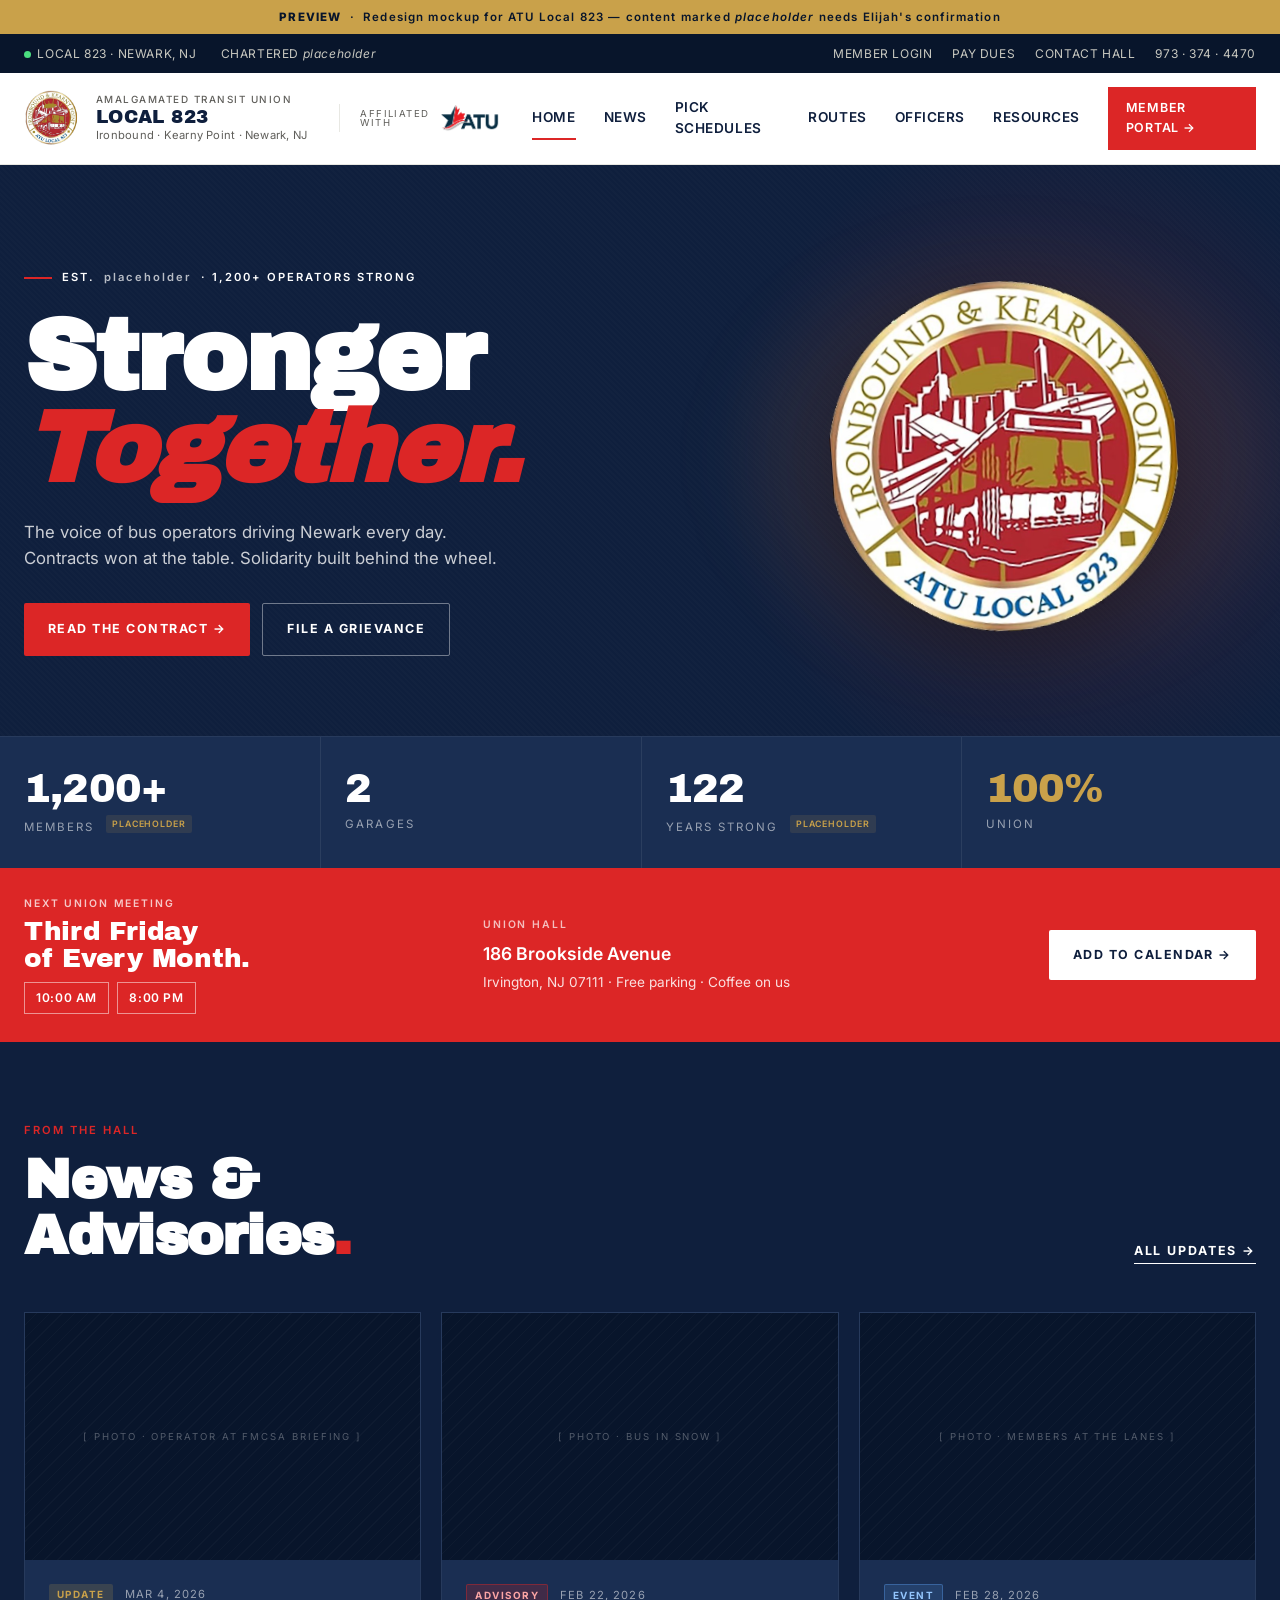
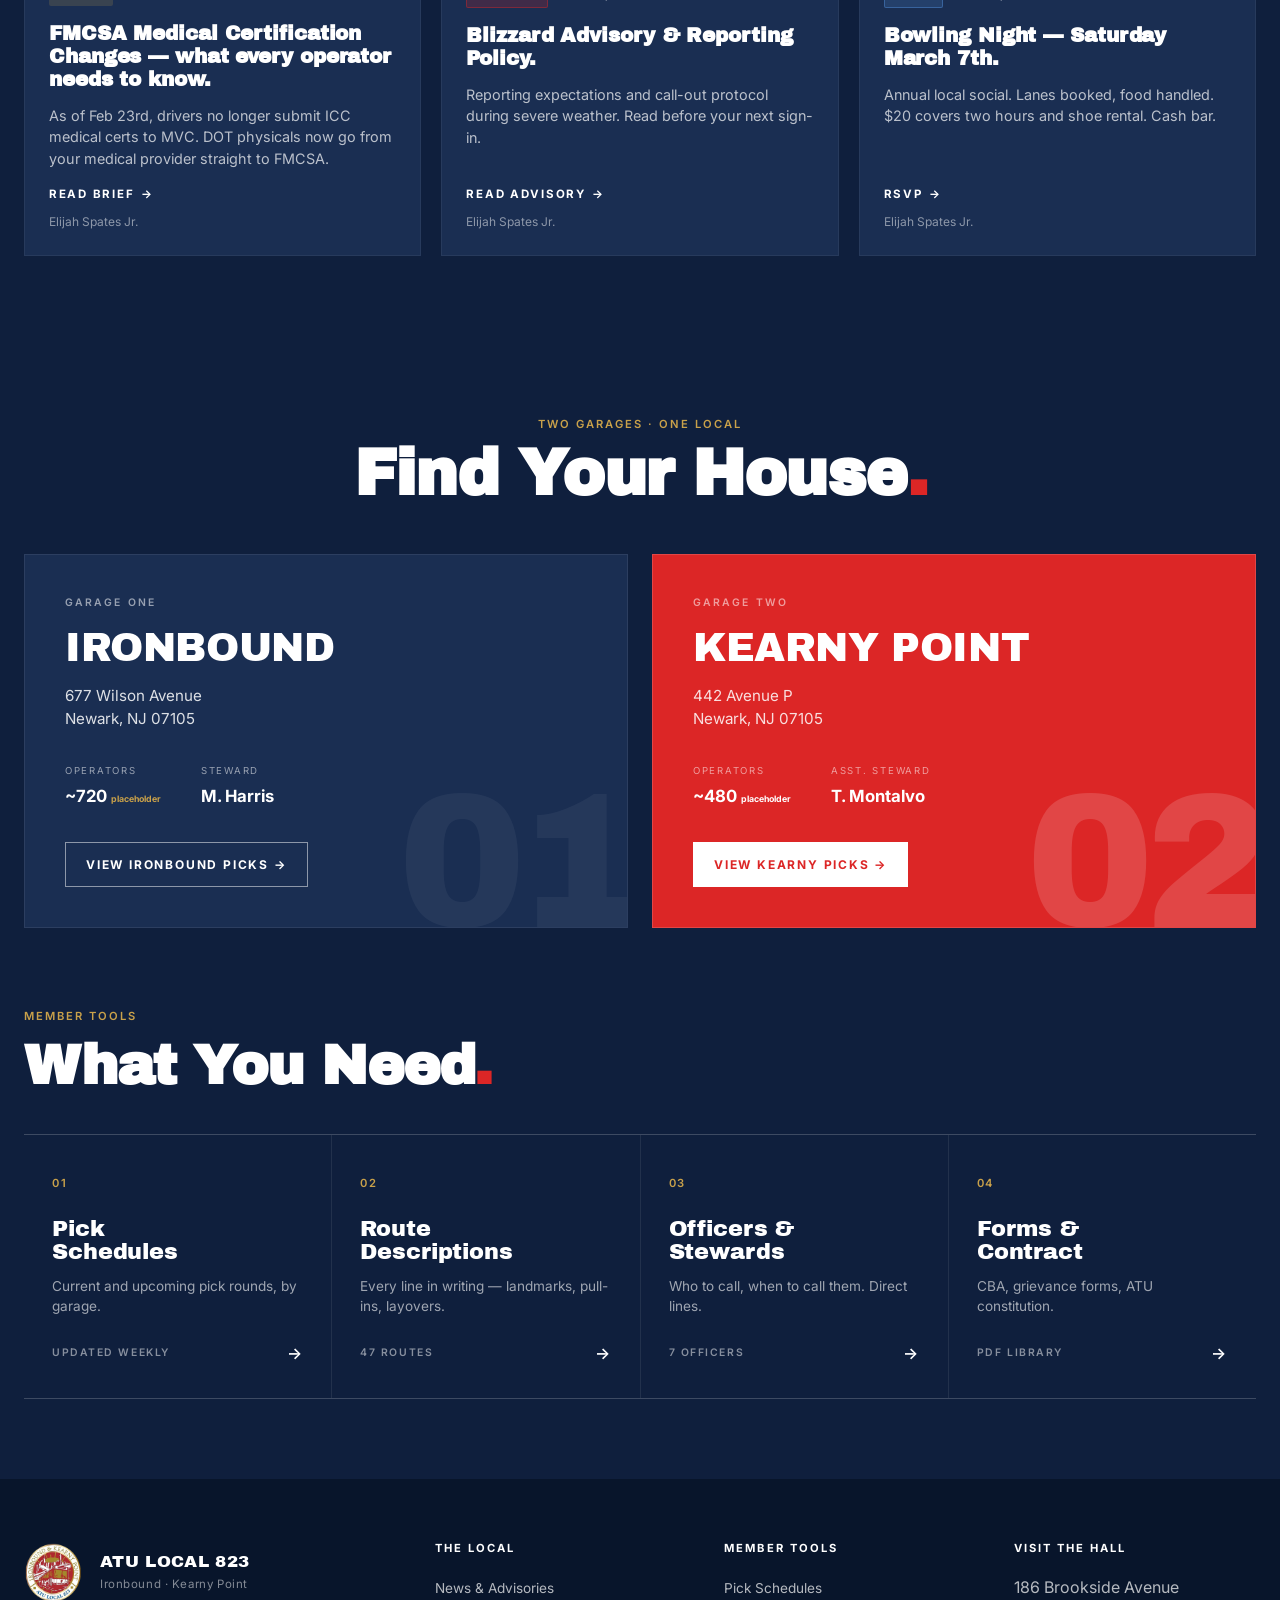
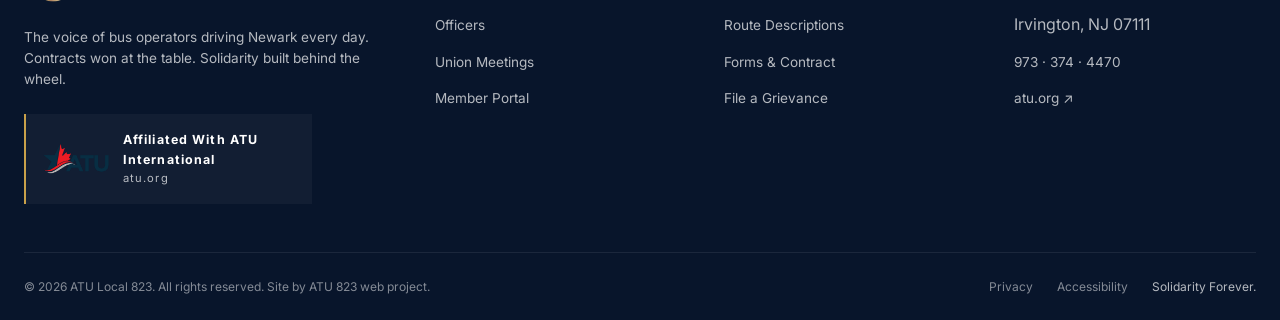
==== commit 32c3a8f2: "Bust browser cache for transparent logos Previous vercel.json set assets to max-age=31536000, immuta" ====
--- a/index.html
+++ b/index.html
@@ -9,7 +9,7 @@
   <link rel="preconnect" href="https://fonts.gstatic.com" crossorigin>
   <link href="https://fonts.googleapis.com/css2?family=Archivo+Black&family=Archivo:ital,wght@0,400;0,500;0,600;0,700;0,800;0,900;1,800;1,900&family=Inter:wght@400;500;600;700&display=swap" rel="stylesheet">
   <link rel="stylesheet" href="assets/style.css">
-  <link rel="icon" type="image/png" href="assets/crest.png">
+  <link rel="icon" type="image/png" href="assets/crest.png?v=2">
 </head>
 <body>
 
@@ -38,7 +38,7 @@
 <nav class="main-nav">
   <div class="container">
     <a href="index.html" class="brand-block">
-      <img src="assets/crest.png" alt="ATU Local 823 crest" class="brand-crest">
+      <img src="assets/crest.png?v=2" alt="ATU Local 823 crest" class="brand-crest">
       <div class="brand-text">
         <div class="brand-eyebrow">Amalgamated Transit Union</div>
         <div class="brand-name">LOCAL 823</div>
@@ -47,7 +47,7 @@
     </a>
     <div class="affiliated-block">
       <span class="affiliated-label">Affiliated<br>With</span>
-      <img src="assets/atu-logo.png" alt="ATU International">
+      <img src="assets/atu-logo.png?v=2" alt="ATU International">
     </div>
     <button class="menu-toggle" aria-label="Toggle menu" onclick="toggleMenu()">
       <div class="menu-icon" id="menuIcon">
@@ -85,7 +85,7 @@
       </div>
     </div>
     <div class="hero-crest">
-      <img src="assets/crest.png" alt="Local 823 Crest">
+      <img src="assets/crest.png?v=2" alt="Local 823 Crest">
     </div>
   </div>
 </section>
@@ -315,7 +315,7 @@
     <div class="footer-top">
       <div>
         <div class="footer-brand-row">
-          <img src="assets/crest.png" alt="Local 823 Crest" class="crest">
+          <img src="assets/crest.png?v=2" alt="Local 823 Crest" class="crest">
           <div>
             <div class="footer-brand-text">ATU LOCAL 823</div>
             <div class="footer-brand-sub">Ironbound · Kearny Point</div>
@@ -325,7 +325,7 @@
           The voice of bus operators driving Newark every day. Contracts won at the table. Solidarity built behind the wheel.
         </p>
         <div class="footer-affiliated">
-          <img src="assets/atu-logo.png" alt="ATU International">
+          <img src="assets/atu-logo.png?v=2" alt="ATU International">
           <div class="footer-affiliated-text">
             <strong>Affiliated With ATU International</strong>
             atu.org
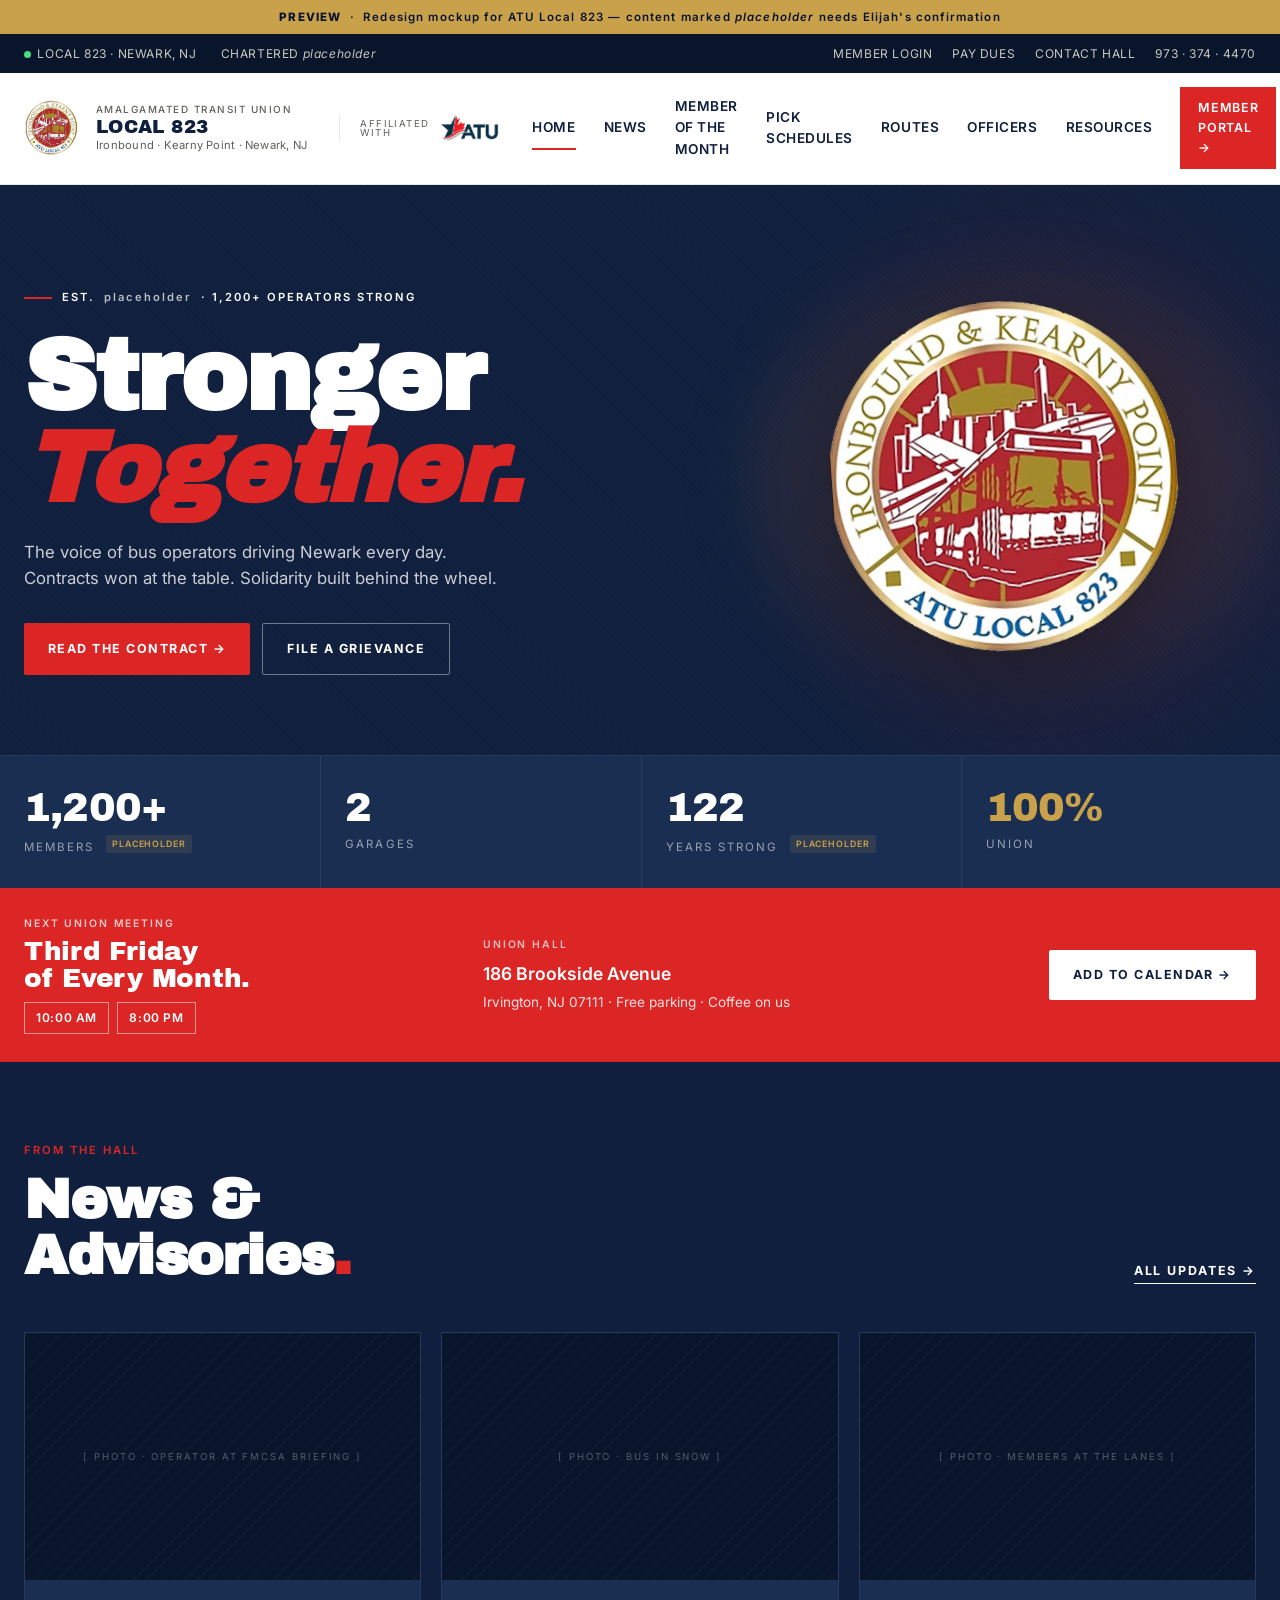
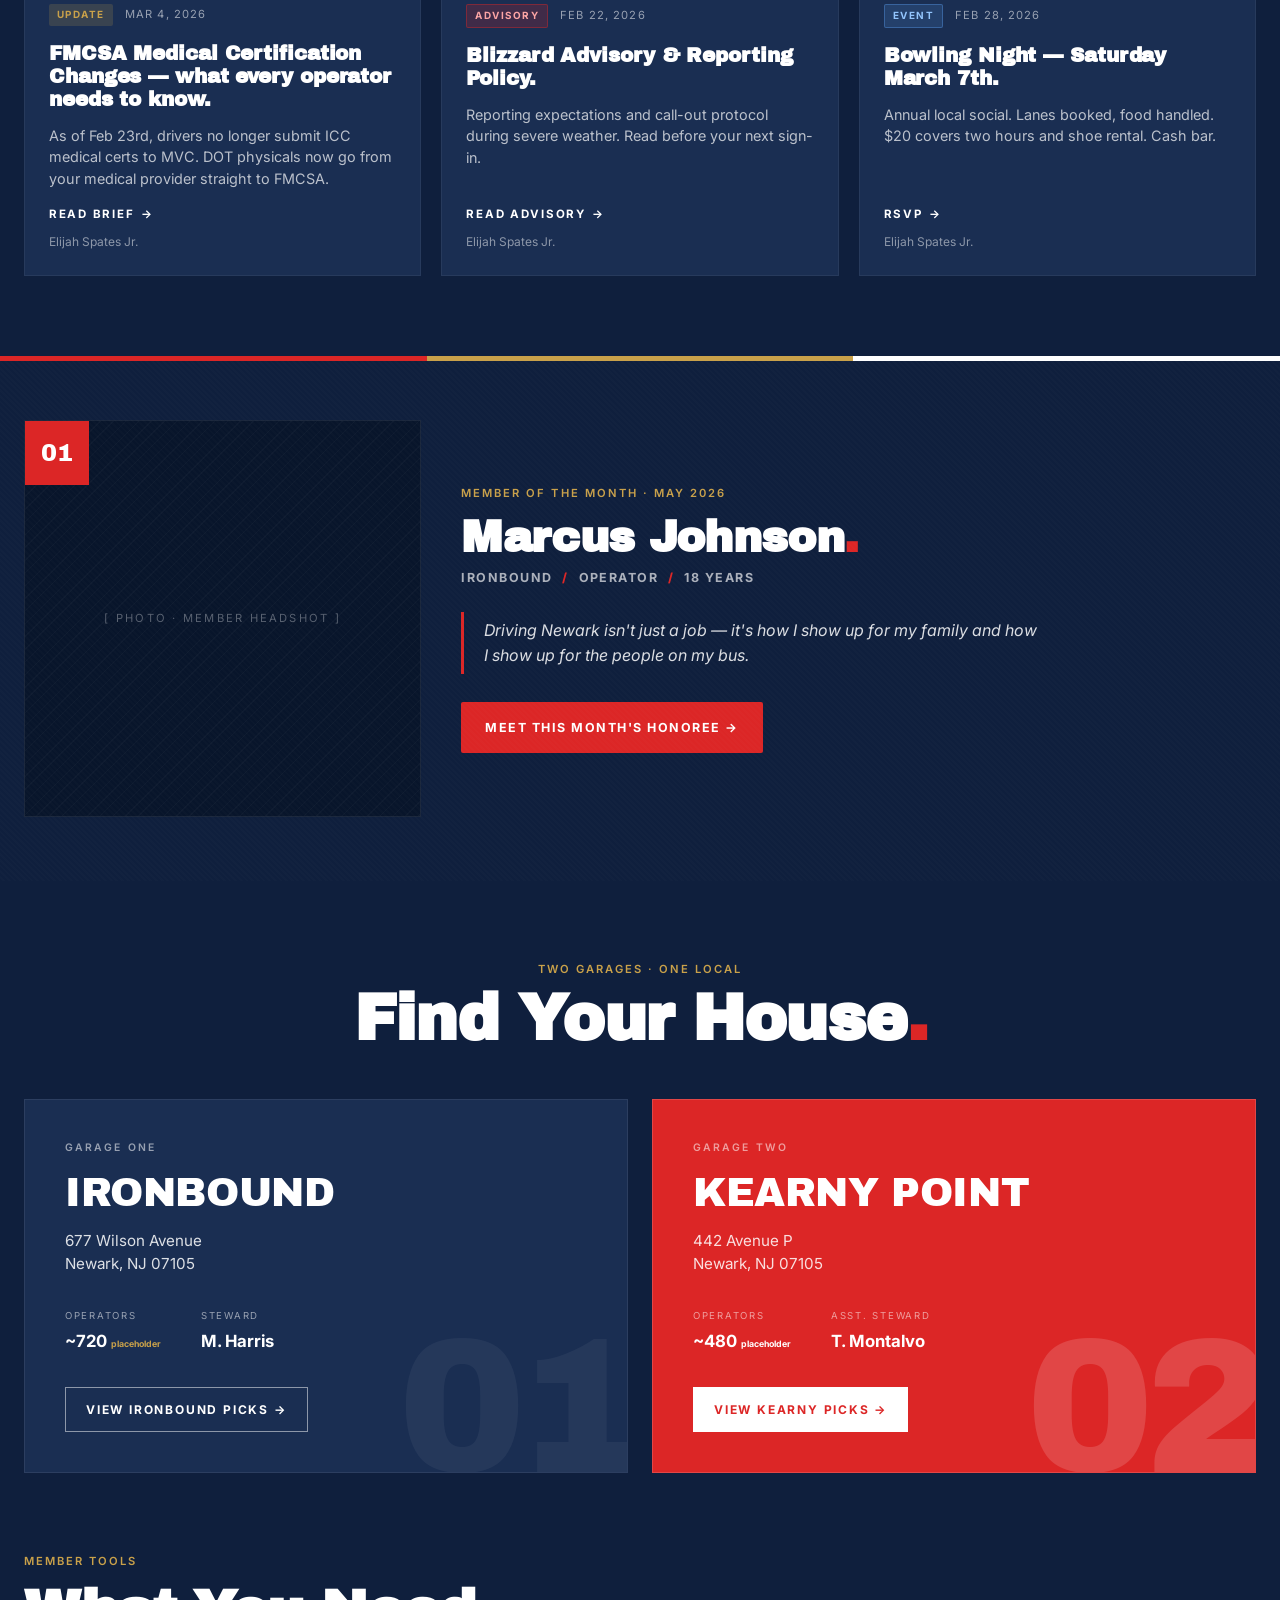
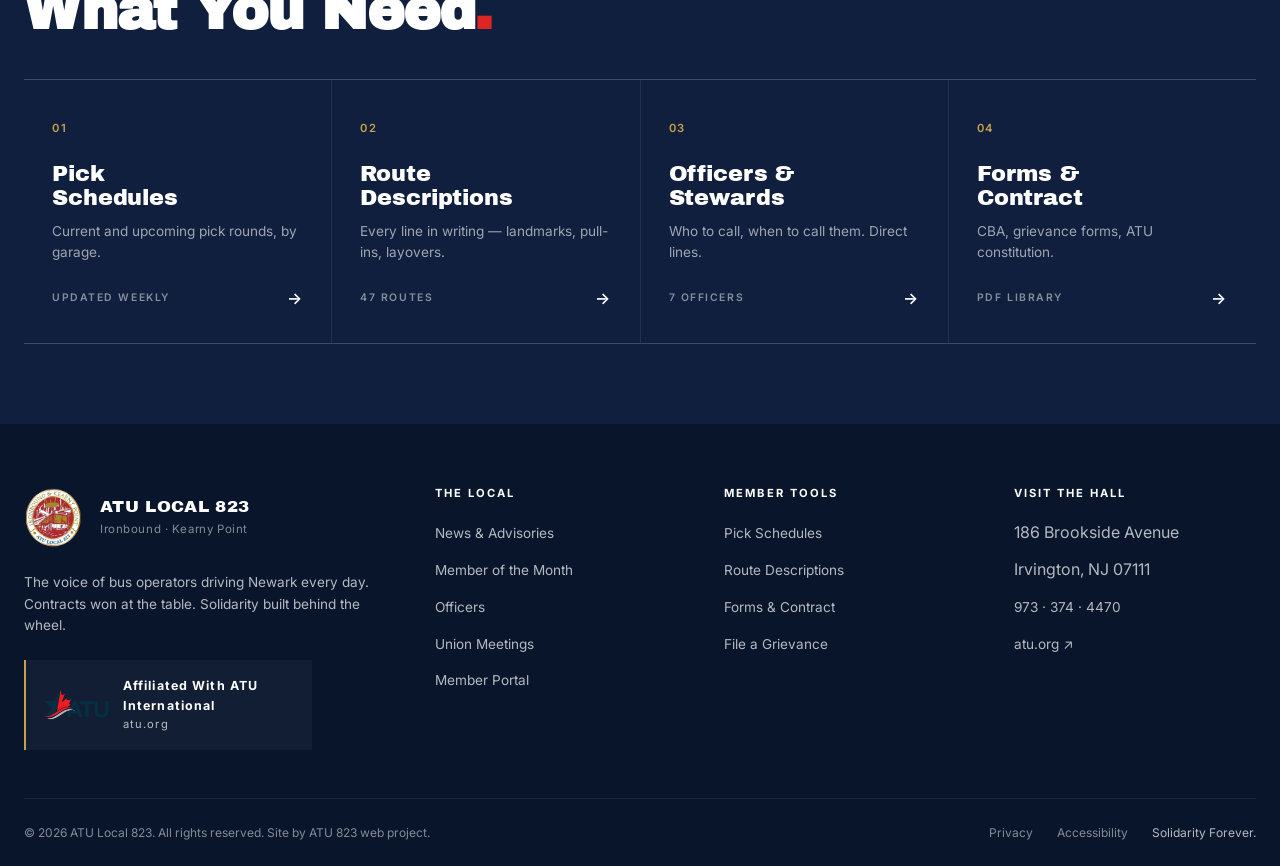
==== commit ca4a5f60: "Add Member of the Month feature New member-of-the-month.html with hero, featured-member spotlight, a" ====
--- a/index.html
+++ b/index.html
@@ -8,7 +8,7 @@
   <link rel="preconnect" href="https://fonts.googleapis.com">
   <link rel="preconnect" href="https://fonts.gstatic.com" crossorigin>
   <link href="https://fonts.googleapis.com/css2?family=Archivo+Black&family=Archivo:ital,wght@0,400;0,500;0,600;0,700;0,800;0,900;1,800;1,900&family=Inter:wght@400;500;600;700&display=swap" rel="stylesheet">
-  <link rel="stylesheet" href="assets/style.css">
+  <link rel="stylesheet" href="assets/style.css?v=2">
   <link rel="icon" type="image/png" href="assets/crest.png?v=2">
 </head>
 <body>
@@ -57,6 +57,7 @@
     <div class="nav-links" id="navLinks">
       <a href="index.html" class="active">Home</a>
       <a href="news.html">News</a>
+      <a href="member-of-the-month.html">Member of the Month</a>
       <a href="pick-schedules.html">Pick Schedules</a>
       <a href="routes.html">Routes</a>
       <a href="officers.html">Officers</a>
@@ -197,6 +198,34 @@
   </div>
 </section>
 
+<!-- MEMBER OF THE MONTH TEASER -->
+<section class="motm-teaser">
+  <div class="motm-stripe-bar"></div>
+  <div class="container">
+    <div class="motm-teaser-grid">
+
+      <div class="motm-teaser-photo">
+        <span class="motm-photo-placeholder">[ Photo · Member Headshot ]</span>
+        <!-- <img src="assets/members/may-2026.jpg" alt="Marcus Johnson, Member of the Month — May 2026"> -->
+        <div class="motm-photo-badge">01</div>
+      </div>
+
+      <div class="motm-teaser-content">
+        <div class="eyebrow gold">Member of the Month · May 2026</div>
+        <h2 class="motm-teaser-name">Marcus Johnson<span class="accent">.</span></h2>
+        <div class="motm-teaser-meta">
+          <span>Ironbound</span>
+          <span>Operator</span>
+          <span>18 Years</span>
+        </div>
+        <p class="motm-teaser-quote">Driving Newark isn't just a job &mdash; it's how I show up for my family and how I show up for the people on my bus.<!-- placeholder: confirm quote with member --></p>
+        <a href="member-of-the-month.html" class="btn btn-red">Meet This Month's Honoree &rarr;</a>
+      </div>
+
+    </div>
+  </div>
+</section>
+
 <!-- GARAGES -->
 <section class="garages">
   <div class="container">
@@ -336,6 +365,7 @@
         <h4>The Local</h4>
         <ul>
           <li><a href="news.html">News &amp; Advisories</a></li>
+          <li><a href="member-of-the-month.html">Member of the Month</a></li>
           <li><a href="officers.html">Officers</a></li>
           <li><a href="#">Union Meetings</a></li>
           <li><a href="#">Member Portal</a></li>
--- a/assets/style.css
+++ b/assets/style.css
@@ -1216,3 +1216,396 @@
   .meeting-headline { font-size: 1.4rem; }
   .stat-num { font-size: 2rem; }
 }
+
+/* =================================================================
+   MEMBER OF THE MONTH
+   ================================================================= */
+
+/* Shared 3-stripe accent bar — red / gold / white at top of motm sections */
+.motm-stripe-bar {
+  position: absolute;
+  top: 0; left: 0; right: 0;
+  height: 5px;
+  background: linear-gradient(to right,
+    var(--red) 0 33.33%,
+    var(--gold) 33.33% 66.66%,
+    var(--white) 66.66% 100%);
+  z-index: 2;
+}
+
+/* ---------- HERO (full page) ---------- */
+.motm-hero {
+  background: var(--navy);
+  color: var(--white);
+  padding: 5rem 0 4rem;
+  position: relative;
+  overflow: hidden;
+  border-bottom: 4px solid var(--red);
+}
+.motm-hero::after {
+  content: '';
+  position: absolute;
+  inset: 0;
+  background-image: repeating-linear-gradient(45deg, transparent, transparent 2px, rgba(255,255,255,0.012) 2px, rgba(255,255,255,0.012) 4px);
+  pointer-events: none;
+}
+.motm-hero .container { position: relative; }
+.motm-hero .breadcrumbs { margin-top: 0.5rem; }
+.motm-hero .eyebrow { margin-top: 0.5rem; }
+.motm-hero-title {
+  font-family: var(--font-display);
+  font-size: clamp(2.75rem, 6.5vw, 5rem);
+  letter-spacing: -0.02em;
+  line-height: 1;
+  margin-bottom: 1.25rem;
+}
+.motm-hero-title .red { color: var(--red); font-style: italic; }
+.motm-hero-title .accent { color: var(--red); }
+.motm-hero-lede {
+  font-size: 1.05rem;
+  line-height: 1.55;
+  color: rgba(255,255,255,0.8);
+  max-width: 42rem;
+}
+
+/* ---------- FEATURED MEMBER ---------- */
+.motm-featured {
+  background: var(--cream);
+  padding: 5rem 0;
+}
+.motm-featured-grid {
+  display: grid;
+  grid-template-columns: 5fr 7fr;
+  gap: 3rem;
+  align-items: start;
+}
+.motm-photo-wrap { position: relative; }
+.motm-photo {
+  aspect-ratio: 4 / 5;
+  background: var(--navy);
+  position: relative;
+  overflow: hidden;
+  display: flex;
+  align-items: center;
+  justify-content: center;
+}
+.motm-photo::before {
+  content: '';
+  position: absolute;
+  inset: 0;
+  background-image: repeating-linear-gradient(135deg, transparent, transparent 8px, rgba(255,255,255,0.025) 8px, rgba(255,255,255,0.025) 9px);
+}
+.motm-photo-placeholder {
+  position: relative;
+  font-size: 0.7rem;
+  letter-spacing: 0.2em;
+  color: rgba(255,255,255,0.32);
+  text-transform: uppercase;
+}
+.motm-photo img {
+  width: 100%;
+  height: 100%;
+  object-fit: cover;
+}
+.motm-photo-badge {
+  position: absolute;
+  top: 0; left: 0;
+  width: 64px; height: 64px;
+  background: var(--red);
+  color: var(--white);
+  font-family: var(--font-display);
+  font-size: 1.5rem;
+  letter-spacing: -0.02em;
+  display: flex;
+  align-items: center;
+  justify-content: center;
+  z-index: 2;
+}
+.motm-photo-tag {
+  margin-top: 1rem;
+  display: inline-flex;
+  align-items: center;
+  gap: 0.6rem;
+  padding: 0.55rem 0.9rem;
+  background: var(--navy);
+  color: var(--white);
+  font-size: 0.7rem;
+  letter-spacing: 0.18em;
+  font-weight: 700;
+  text-transform: uppercase;
+}
+.motm-photo-tag::before {
+  content: '';
+  width: 18px;
+  height: 1.5px;
+  background: var(--gold);
+}
+
+.motm-content { padding-top: 0.25rem; }
+.motm-name {
+  font-family: var(--font-display);
+  font-size: clamp(2.25rem, 4.5vw, 3.5rem);
+  line-height: 1;
+  letter-spacing: -0.015em;
+  color: var(--navy);
+  margin-bottom: 0.75rem;
+}
+.motm-meta {
+  font-size: 0.82rem;
+  font-weight: 700;
+  letter-spacing: 0.12em;
+  text-transform: uppercase;
+  color: var(--grey-700);
+  margin-bottom: 2rem;
+  display: flex;
+  flex-wrap: wrap;
+}
+.motm-meta span + span::before {
+  content: '/';
+  color: var(--red);
+  margin: 0 0.7rem;
+  font-weight: 800;
+}
+
+.motm-quote-card {
+  background: var(--white);
+  border-left: 4px solid var(--red);
+  padding: 2.5rem 2.25rem 2rem;
+  margin-bottom: 2.5rem;
+  position: relative;
+}
+.motm-quote-card::before {
+  content: '\201C';
+  position: absolute;
+  top: 0.25rem;
+  left: 1.25rem;
+  font-family: 'Archivo', serif;
+  font-size: 5.5rem;
+  color: var(--red);
+  line-height: 0.9;
+  font-weight: 900;
+}
+.motm-quote-text {
+  position: relative;
+  font-size: 1.05rem;
+  line-height: 1.7;
+  color: var(--grey-700);
+  font-style: italic;
+  padding-top: 1.25rem;
+}
+
+.motm-why-title {
+  font-family: var(--font-display);
+  font-size: 1.4rem;
+  letter-spacing: -0.005em;
+  color: var(--navy);
+  margin-bottom: 1.25rem;
+}
+.motm-accomplishments {
+  list-style: none;
+  padding: 0;
+  margin: 0 0 2.5rem;
+  counter-reset: motm-counter;
+}
+.motm-accomplishments li {
+  display: grid;
+  grid-template-columns: 3rem 1fr;
+  gap: 1rem;
+  align-items: baseline;
+  padding: 1.25rem 0;
+  border-top: 1px solid rgba(15, 31, 61, 0.12);
+}
+.motm-accomplishments li:last-child { border-bottom: 1px solid rgba(15, 31, 61, 0.12); }
+.motm-accomplishments li::before {
+  counter-increment: motm-counter;
+  content: counter(motm-counter, decimal-leading-zero);
+  font-family: var(--font-display);
+  font-size: 1.6rem;
+  color: var(--red);
+  letter-spacing: -0.01em;
+  line-height: 1;
+}
+.motm-accomplishments h3 {
+  font-family: var(--font-sans);
+  font-size: 0.78rem;
+  font-weight: 700;
+  letter-spacing: 0.12em;
+  text-transform: uppercase;
+  color: var(--navy);
+  margin-bottom: 0.35rem;
+  line-height: 1.3;
+}
+.motm-accomplishments p {
+  font-size: 0.92rem;
+  line-height: 1.55;
+  color: var(--grey-700);
+}
+
+.motm-actions {
+  display: flex;
+  gap: 0.75rem;
+  flex-wrap: wrap;
+}
+
+/* Outline button on light backgrounds (companion to existing .btn-outline for dark) */
+.btn-outline-navy {
+  background: transparent;
+  color: var(--navy);
+  border: 1.5px solid var(--navy);
+}
+.btn-outline-navy:hover { background: var(--navy); color: var(--white); }
+
+/* ---------- PAST HONOREES ---------- */
+.motm-past {
+  background: var(--white);
+  padding: 5rem 0;
+}
+.motm-past-grid {
+  display: grid;
+  grid-template-columns: repeat(4, 1fr);
+  gap: 1.25rem;
+}
+.motm-past-card {
+  background: var(--cream);
+  padding: 1.75rem 1.5rem;
+  border-top: 3px solid var(--navy);
+  transition: border-color 0.15s, transform 0.15s;
+  display: block;
+  color: inherit;
+}
+.motm-past-card:hover {
+  border-top-color: var(--red);
+  transform: translateY(-3px);
+}
+.motm-past-month {
+  font-size: 0.68rem;
+  letter-spacing: 0.18em;
+  font-weight: 700;
+  text-transform: uppercase;
+  color: var(--red);
+  margin-bottom: 1rem;
+}
+.motm-past-name {
+  font-family: var(--font-display);
+  font-size: 1.35rem;
+  letter-spacing: -0.005em;
+  line-height: 1.1;
+  color: var(--navy);
+  margin-bottom: 0.4rem;
+}
+.motm-past-role {
+  font-size: 0.82rem;
+  color: var(--grey-500);
+  letter-spacing: 0.02em;
+}
+
+/* ---------- HOMEPAGE TEASER ---------- */
+.motm-teaser {
+  background: var(--navy);
+  color: var(--white);
+  padding: 4rem 0;
+  position: relative;
+  overflow: hidden;
+}
+.motm-teaser::after {
+  content: '';
+  position: absolute;
+  inset: 0;
+  background-image: repeating-linear-gradient(45deg, transparent, transparent 2px, rgba(255,255,255,0.012) 2px, rgba(255,255,255,0.012) 4px);
+  pointer-events: none;
+}
+.motm-teaser .container { position: relative; }
+.motm-teaser-grid {
+  display: grid;
+  grid-template-columns: 4fr 8fr;
+  gap: 2.5rem;
+  align-items: center;
+}
+.motm-teaser-photo {
+  aspect-ratio: 1 / 1;
+  background: var(--navy-3);
+  position: relative;
+  overflow: hidden;
+  display: flex;
+  align-items: center;
+  justify-content: center;
+  border: 1px solid rgba(255,255,255,0.08);
+}
+.motm-teaser-photo::before {
+  content: '';
+  position: absolute;
+  inset: 0;
+  background-image: repeating-linear-gradient(135deg, transparent, transparent 8px, rgba(255,255,255,0.025) 8px, rgba(255,255,255,0.025) 9px);
+}
+.motm-teaser-name {
+  font-family: var(--font-display);
+  font-size: clamp(2rem, 4vw, 2.75rem);
+  letter-spacing: -0.015em;
+  line-height: 1;
+  color: var(--white);
+  margin-bottom: 0.6rem;
+}
+.motm-teaser-meta {
+  font-size: 0.78rem;
+  font-weight: 700;
+  letter-spacing: 0.12em;
+  text-transform: uppercase;
+  color: rgba(255,255,255,0.65);
+  margin-bottom: 1.5rem;
+  display: flex;
+  flex-wrap: wrap;
+}
+.motm-teaser-meta span + span::before {
+  content: '/';
+  color: var(--red);
+  margin: 0 0.6rem;
+  font-weight: 800;
+}
+.motm-teaser-quote {
+  border-left: 3px solid var(--red);
+  padding: 0.4rem 0 0.4rem 1.25rem;
+  font-size: 1rem;
+  line-height: 1.55;
+  color: rgba(255,255,255,0.85);
+  font-style: italic;
+  margin-bottom: 1.75rem;
+  max-width: 36rem;
+}
+
+/* ---------- RESPONSIVE: 880px breakpoint for MOTM ---------- */
+@media (max-width: 880px) {
+  .motm-hero { padding: 3.5rem 0 3rem; }
+  .motm-featured { padding: 3.5rem 0; }
+  .motm-featured-grid { grid-template-columns: 1fr; gap: 2.5rem; }
+  .motm-photo-wrap { max-width: 460px; margin: 0 auto; width: 100%; }
+  .motm-content { padding-top: 0; }
+  .motm-actions { flex-direction: column; align-items: stretch; }
+  .motm-actions .btn { width: 100%; justify-content: center; }
+
+  .motm-past { padding: 3.5rem 0; }
+  .motm-past-grid { grid-template-columns: repeat(2, 1fr); }
+
+  .motm-teaser { padding: 3rem 0; }
+  .motm-teaser-grid { grid-template-columns: 1fr; gap: 1.75rem; }
+  .motm-teaser-photo { max-width: 360px; margin: 0 auto; width: 100%; }
+}
+
+@media (max-width: 540px) {
+  .motm-past-grid { grid-template-columns: 1fr; }
+  .motm-quote-card { padding: 2rem 1.5rem 1.5rem 1.25rem; }
+  .motm-quote-card::before { font-size: 4rem; }
+}
+
+/* Period accents inside MOTM headlines (navy/white text → red period) */
+.motm-hero-title .accent,
+.motm-name .accent,
+.motm-why-title .accent {
+  color: var(--red);
+}
+
+/* Wider bottom margin for the in-section eyebrow over the featured grid */
+.motm-section-label {
+  margin-bottom: 1.5rem;
+}
+
+.motm-teaser-name .accent { color: var(--red); }
